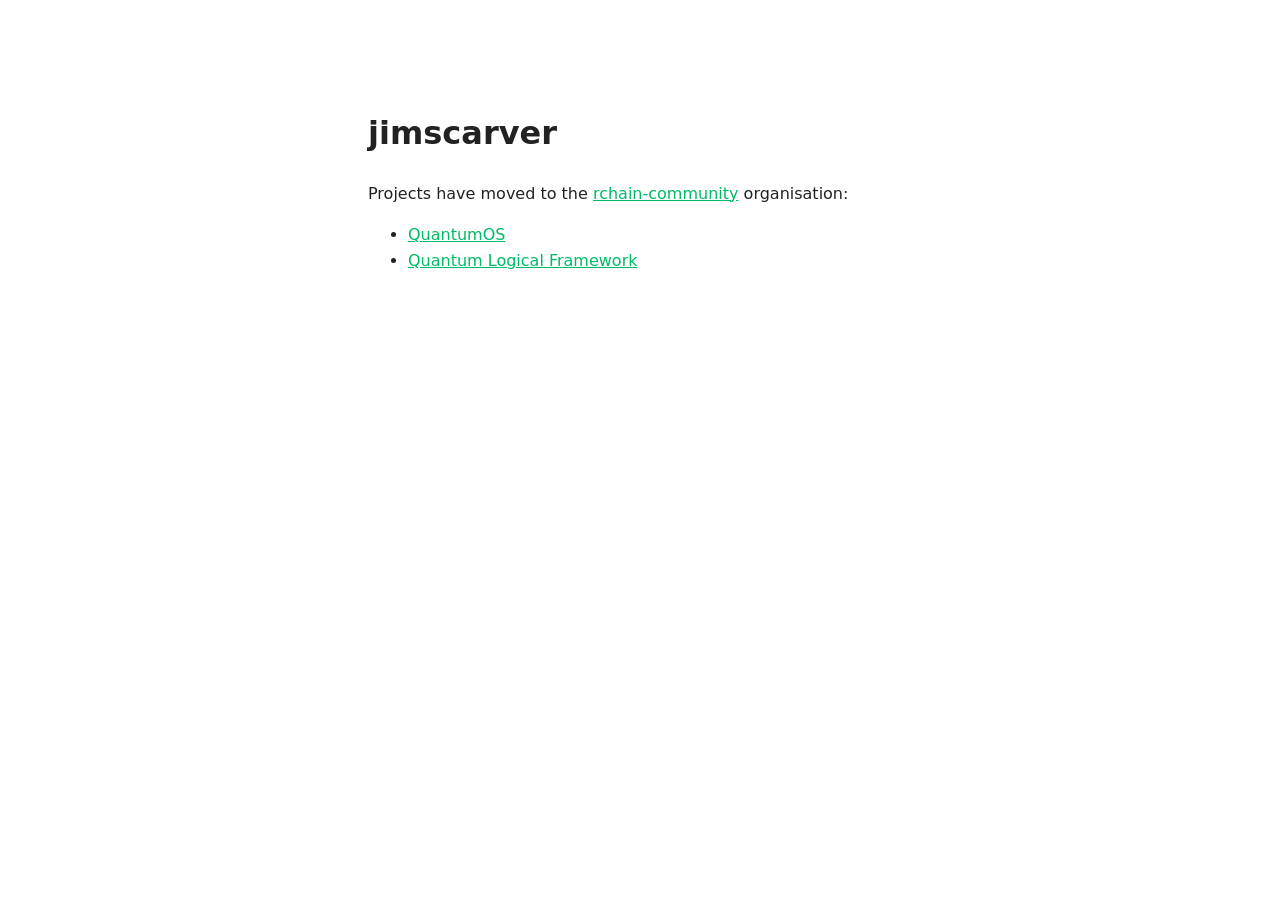
==== index.html @ ddc87461 "Redirect stubs for repositories moved to rchain-community GitHub Pages URLs do not redirect when a r" ====
<!doctype html>
<meta charset="utf-8">
<title>jimscarver</title>
<style>body{font:16px/1.6 system-ui,sans-serif;max-width:34rem;margin:12vh auto;padding:0 1.5rem;color:#222}a{color:#0b6}</style>
<h1>jimscarver</h1>
<p>Projects have moved to the <a href="https://github.com/rchain-community">rchain-community</a> organisation:</p>
<ul>
  <li><a href="https://rchain-community.github.io/quantum-os/">QuantumOS</a></li>
  <li><a href="https://rchain-community.github.io/quantum-logical-framework/">Quantum Logical Framework</a></li>
</ul>
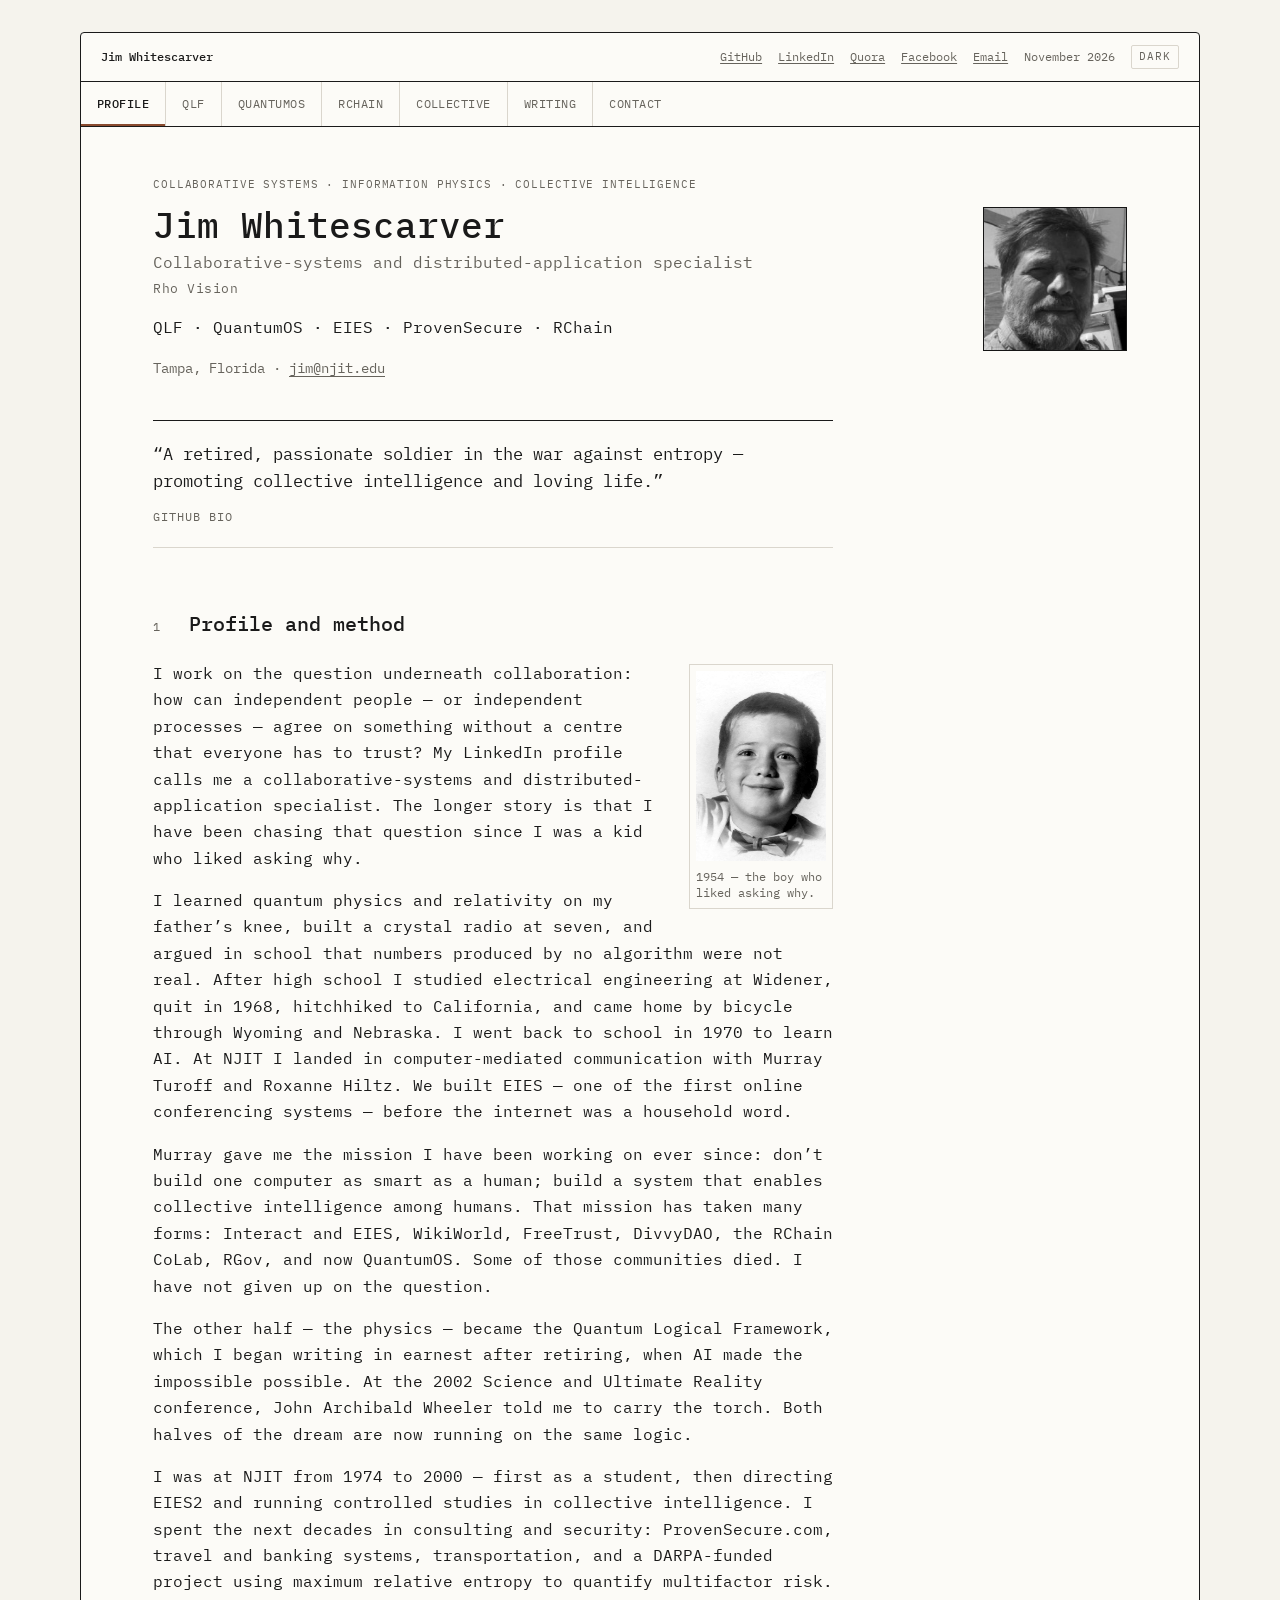
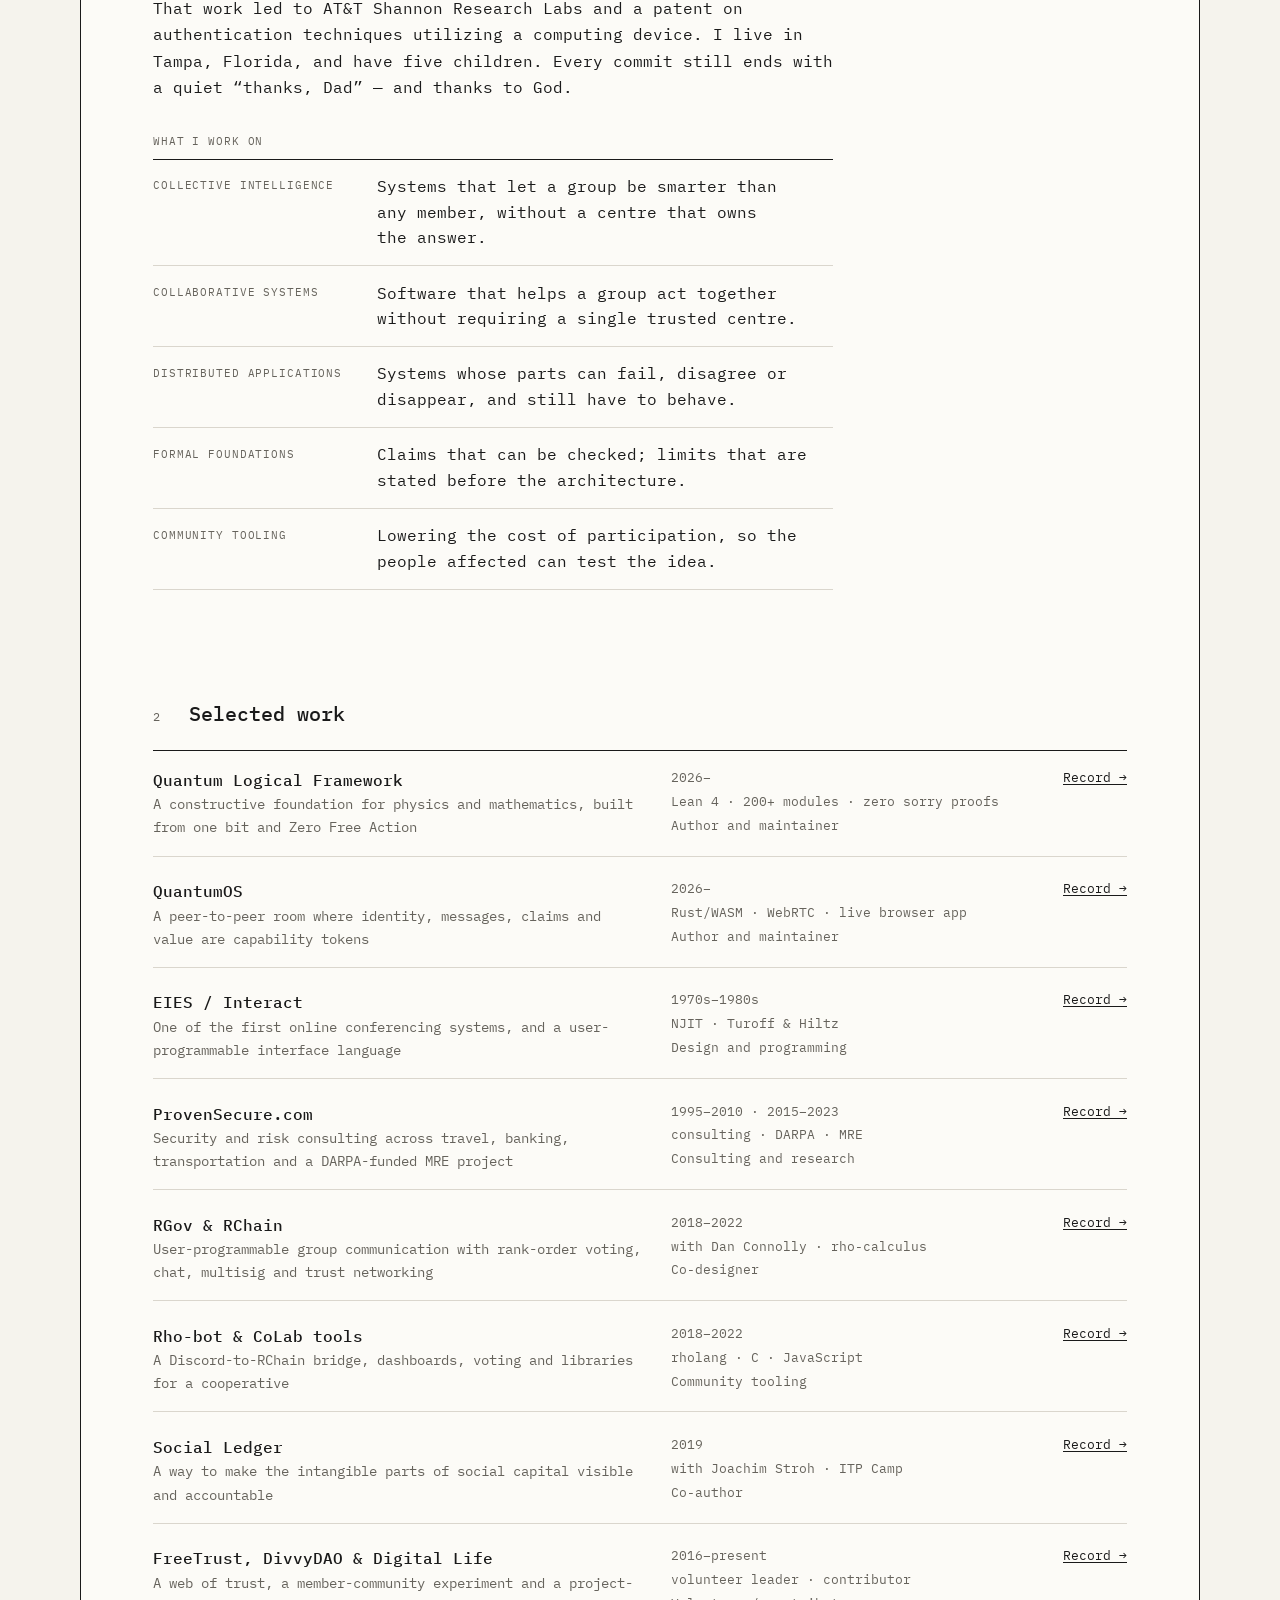
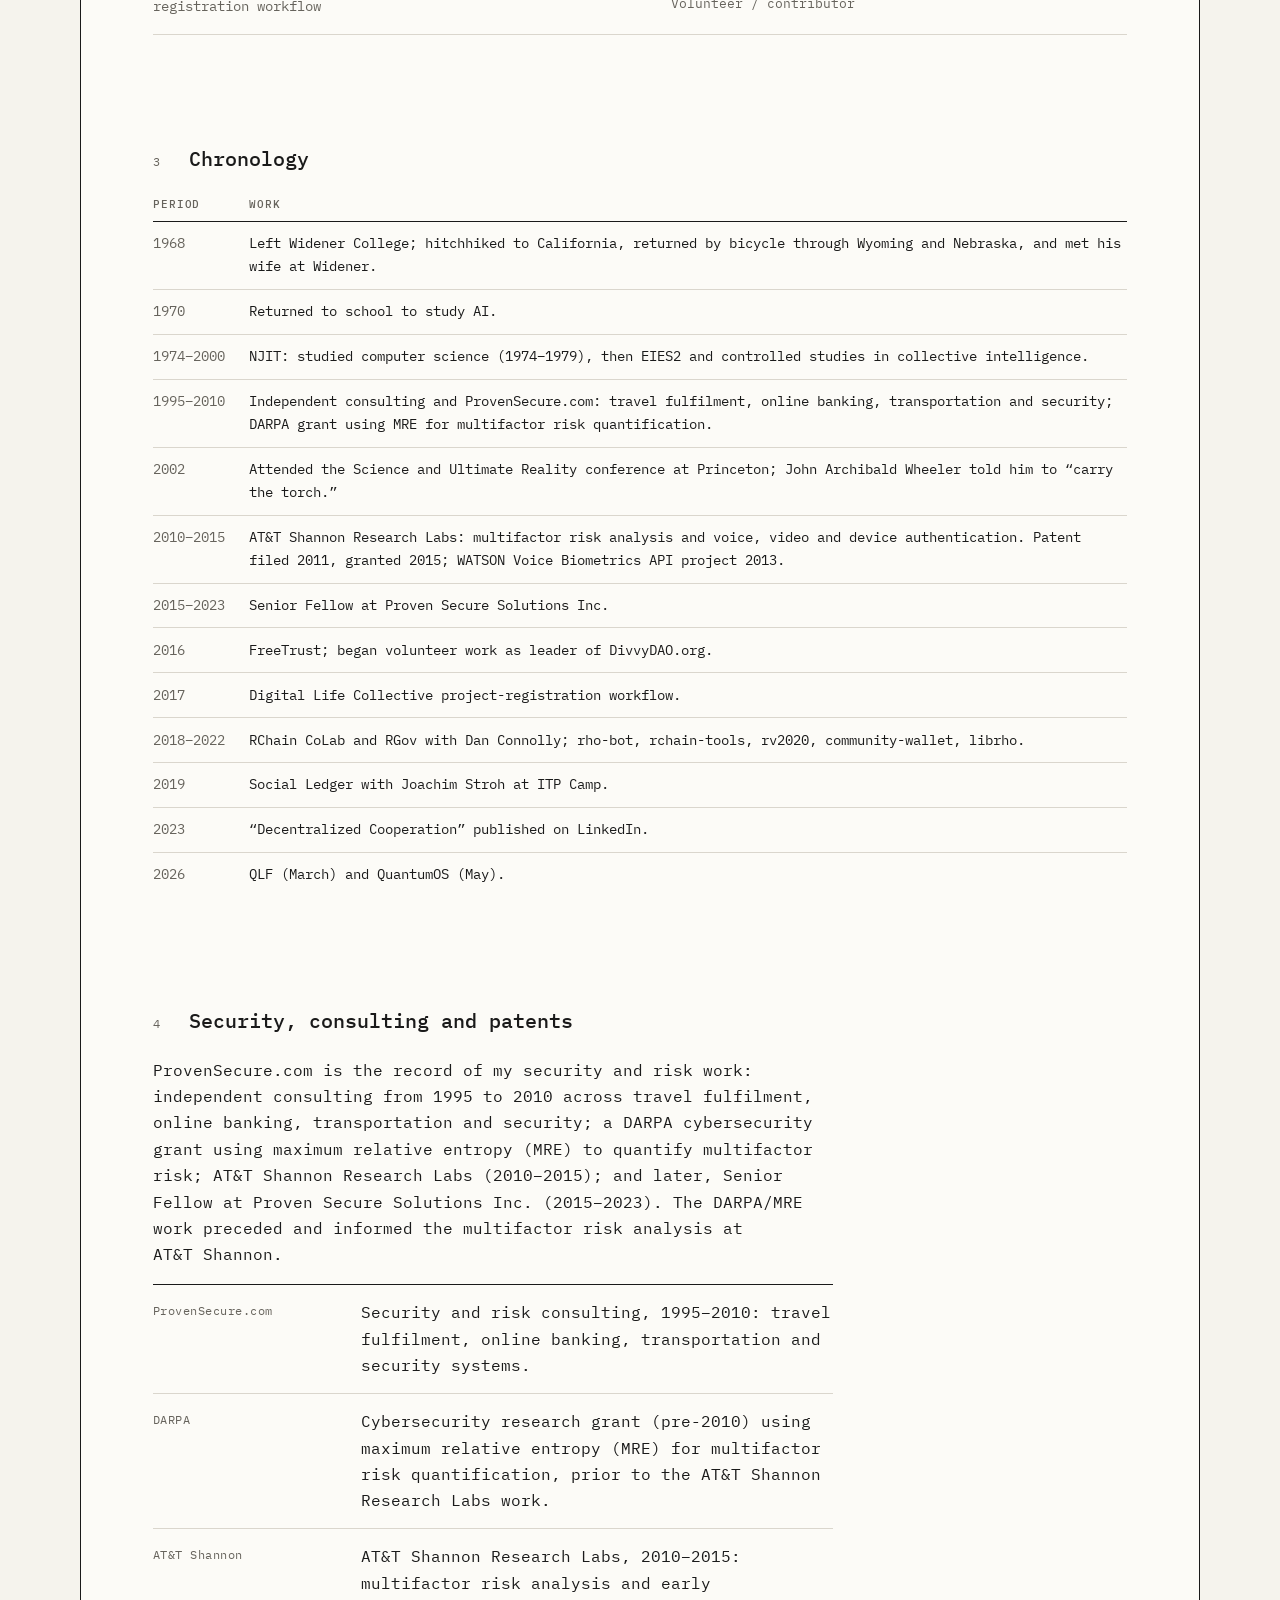
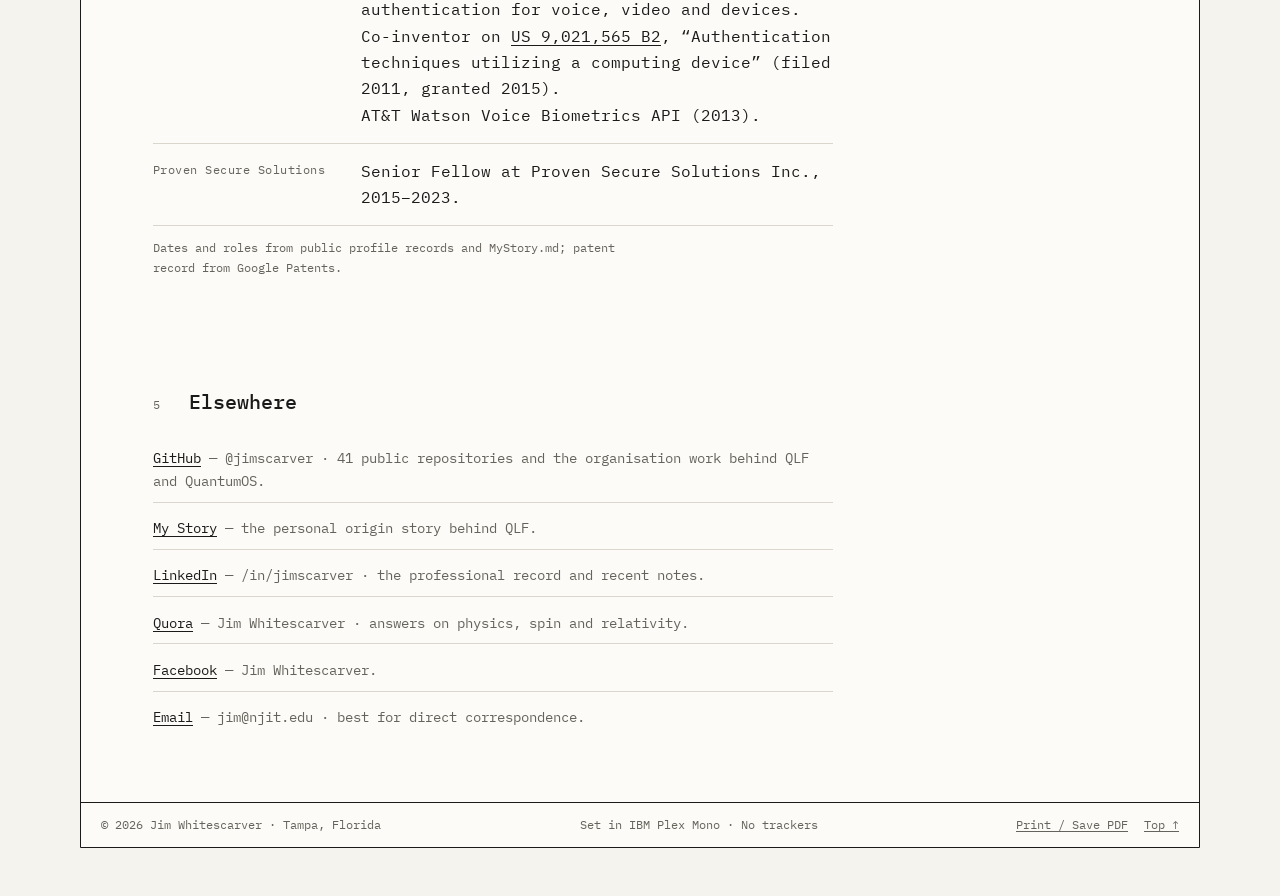
==== commit 5d8b887b: "Replace redirect page with personal homepage" ====
--- a/index.html
+++ b/index.html
@@ -1,10 +1,2566 @@
-<!doctype html>
-<meta charset="utf-8">
-<title>jimscarver</title>
-<style>body{font:16px/1.6 system-ui,sans-serif;max-width:34rem;margin:12vh auto;padding:0 1.5rem;color:#222}a{color:#0b6}</style>
-<h1>jimscarver</h1>
-<p>Projects have moved to the <a href="https://github.com/rchain-community">rchain-community</a> organisation:</p>
-<ul>
-  <li><a href="https://rchain-community.github.io/quantum-os/">QuantumOS</a></li>
-  <li><a href="https://rchain-community.github.io/quantum-logical-framework/">Quantum Logical Framework</a></li>
-</ul>
+<!DOCTYPE html>
+<html lang="en-US">
+  <head>
+    <meta charset="UTF-8" />
+    <meta name="viewport" content="width=device-width, initial-scale=1.0" />
+    <title>Jim Whitescarver — Collaborative systems &amp; information physics</title>
+    <meta
+      name="description"
+      content="Jim Whitescarver is a collaborative-systems and distributed-application specialist in Tampa, Florida — a builder of EIES, ProvenSecure, RChain community tools, the Quantum Logical Framework and QuantumOS."
+    />
+    <meta name="author" content="Jim Whitescarver" />
+    <meta name="theme-color" content="#fcfbf7" />
+    <script>
+      (function () {
+        try {
+          var stored = localStorage.getItem("theme");
+          var theme =
+            stored === "light" || stored === "dark"
+              ? stored
+              : window.matchMedia("(prefers-color-scheme: dark)").matches
+                ? "dark"
+                : "light";
+          document.documentElement.dataset.theme = theme;
+          var meta = document.querySelector('meta[name="theme-color"]');
+          if (meta) {
+            meta.setAttribute("content", theme === "dark" ? "#151513" : "#fcfbf7");
+          }
+        } catch (error) {
+          // Default to the light palette.
+        }
+      })();
+    </script>
+    <noscript>
+      <style>
+        .panel[hidden] {
+          display: block !important;
+        }
+        .tab-index {
+          display: none !important;
+        }
+        .print-only {
+          display: none !important;
+        }
+      </style>
+    </noscript>
+    <link rel="canonical" href="https://jimscarver.com/" />
+    <link rel="icon" type="image/svg+xml" href="favicon.svg" />
+    <link rel="icon" type="image/png" sizes="32x32" href="favicon-32.png" />
+    <link rel="apple-touch-icon" href="apple-touch-icon.png" />
+    <link
+      rel="preload"
+      href="fonts/ibm-plex-mono-400.woff2"
+      as="font"
+      type="font/woff2"
+      crossorigin
+    />
+    <link
+      rel="preload"
+      href="fonts/ibm-plex-mono-500.woff2"
+      as="font"
+      type="font/woff2"
+      crossorigin
+    />
+    <meta property="og:type" content="profile" />
+    <meta
+      property="og:title"
+      content="Jim Whitescarver — Collaborative systems &amp; information physics"
+    />
+    <meta
+      property="og:description"
+      content="Collaborative systems, information physics and collective intelligence. EIES, ProvenSecure, RChain, QLF, QuantumOS and community tooling from Tampa, Florida."
+    />
+    <meta property="og:url" content="https://jimscarver.com/" />
+    <meta property="og:image" content="https://jimscarver.com/assets/og.png" />
+    <meta property="og:image:width" content="1200" />
+    <meta property="og:image:height" content="630" />
+    <meta
+      property="og:image:alt"
+      content="Jim Whitescarver — collaborative systems, information physics, collective intelligence."
+    />
+    <meta property="profile:first_name" content="Jim" />
+    <meta property="profile:last_name" content="Whitescarver" />
+    <meta property="profile:username" content="jimscarver" />
+    <meta name="twitter:card" content="summary_large_image" />
+    <meta
+      name="twitter:title"
+      content="Jim Whitescarver — Collaborative systems &amp; information physics"
+    />
+    <meta
+      name="twitter:description"
+      content="Collaborative systems, information physics and collective intelligence. EIES, ProvenSecure, RChain, QLF, QuantumOS and community tooling from Tampa, Florida."
+    />
+    <meta name="twitter:image" content="https://jimscarver.com/assets/og.png" />
+    <script type="application/ld+json">
+      {
+        "@context": "https://schema.org",
+        "@type": "ProfilePage",
+        "url": "https://jimscarver.com/",
+        "name": "Jim Whitescarver — Collaborative systems and information physics",
+        "dateModified": "2026-11-07",
+        "mainEntity": {
+          "@type": "Person",
+          "@id": "https://jimscarver.com/#person",
+          "name": "Jim Whitescarver",
+          "url": "https://jimscarver.com/",
+          "email": "mailto:jim@njit.edu",
+          "jobTitle": "Collaborative-systems and distributed-application specialist",
+          "description": "Collaborative-systems and distributed-application specialist in Tampa, Florida — a builder of EIES, ProvenSecure, RChain community tools, the Quantum Logical Framework and QuantumOS.",
+          "image": "https://jimscarver.com/assets/jim-portrait.jpg",
+          "address": {
+            "@type": "PostalAddress",
+            "addressLocality": "Tampa",
+            "addressRegion": "Florida",
+            "addressCountry": "US"
+          },
+          "alumniOf": {
+            "@type": "CollegeOrUniversity",
+            "name": "New Jersey Institute of Technology"
+          },
+          "worksFor": {
+            "@type": "Organization",
+            "name": "Rho Vision"
+          },
+          "sameAs": [
+            "https://github.com/jimscarver",
+            "https://www.linkedin.com/in/jimscarver",
+            "https://www.quora.com/profile/Jim-Whitescarver",
+            "https://www.facebook.com/jim.whitescarver"
+          ],
+          "knowsAbout": [
+            "Collaborative systems",
+            "Computer-mediated communication",
+            "Collective intelligence",
+            "EIES",
+            "ProvenSecure",
+            "Cybersecurity",
+            "Multifactor risk analysis",
+            "Maximum relative entropy",
+            "Biometric authentication",
+            "Distributed applications",
+            "Rho calculus",
+            "Rholang",
+            "RChain",
+            "RGov",
+            "Information physics",
+            "Quantum Logical Framework",
+            "QuantumOS",
+            "Lean 4",
+            "Object capabilities",
+            "Social capital",
+            "Web of trust"
+          ]
+        }
+      }
+    </script>
+    <link rel="stylesheet" href="styles.css" />
+    <script src="script.js" defer></script>
+  </head>
+  <body>
+    <a class="skip-link" href="#main">Skip to content</a>
+    <div class="site" id="top">
+      <div class="window">
+        <header class="window-header">
+          <a class="brand" href="#profile">Jim Whitescarver</a>
+          <nav class="header-links" aria-label="Profiles and contact">
+            <a
+              href="https://github.com/jimscarver"
+              target="_blank"
+              rel="noopener noreferrer"
+              >GitHub</a
+            >
+            <a
+              href="https://www.linkedin.com/in/jimscarver"
+              target="_blank"
+              rel="noopener noreferrer"
+              >LinkedIn</a
+            >
+            <a
+              href="https://www.quora.com/profile/Jim-Whitescarver"
+              target="_blank"
+              rel="noopener noreferrer"
+              >Quora</a
+            >
+            <a
+              href="https://www.facebook.com/jim.whitescarver"
+              target="_blank"
+              rel="noopener noreferrer"
+              >Facebook</a
+            >
+            <a href="mailto:jim@njit.edu">Email</a>
+            <span class="header-date">November 2026</span>
+            <button
+              type="button"
+              class="theme-toggle"
+              aria-label="Switch to dark theme"
+            >
+              Dark
+            </button>
+          </nav>
+        </header>
+
+        <nav class="tab-index" aria-label="Sections" role="tablist">
+          <a
+            class="tab"
+            id="tab-profile"
+            href="#profile"
+            role="tab"
+            aria-selected="true"
+            aria-controls="profile"
+            tabindex="0"
+            >Profile</a
+          >
+          <a
+            class="tab"
+            id="tab-qlf"
+            href="#qlf"
+            role="tab"
+            aria-selected="false"
+            aria-controls="qlf"
+            tabindex="-1"
+            >QLF</a
+          >
+          <a
+            class="tab"
+            id="tab-quantumos"
+            href="#quantumos"
+            role="tab"
+            aria-selected="false"
+            aria-controls="quantumos"
+            tabindex="-1"
+            >QuantumOS</a
+          >
+          <a
+            class="tab"
+            id="tab-rchain"
+            href="#rchain"
+            role="tab"
+            aria-selected="false"
+            aria-controls="rchain"
+            tabindex="-1"
+            >RChain</a
+          >
+          <a
+            class="tab"
+            id="tab-collective"
+            href="#collective"
+            role="tab"
+            aria-selected="false"
+            aria-controls="collective"
+            tabindex="-1"
+            >Collective</a
+          >
+          <a
+            class="tab"
+            id="tab-writing"
+            href="#writing"
+            role="tab"
+            aria-selected="false"
+            aria-controls="writing"
+            tabindex="-1"
+            >Writing</a
+          >
+          <a
+            class="tab"
+            id="tab-contact"
+            href="#contact"
+            role="tab"
+            aria-selected="false"
+            aria-controls="contact"
+            tabindex="-1"
+            >Contact</a
+          >
+        </nav>
+
+        <main id="main">
+          <div class="print-header print-only">
+            <div class="print-name">Jim Whitescarver</div>
+            <div class="print-role">
+              Collaborative-systems and distributed-application specialist ·
+              Rho Vision
+            </div>
+            <div class="print-contact">
+              Tampa, Florida · jim@njit.edu · jimscarver.com
+            </div>
+          </div>
+
+          <!-- Profile ---------------------------------------------------- -->
+          <section
+            class="panel"
+            id="profile"
+            role="tabpanel"
+            aria-labelledby="tab-profile"
+            tabindex="0"
+          >
+            <header class="profile-hero">
+              <img
+                class="portrait"
+                src="assets/jim-portrait.jpg"
+                alt="Jim Whitescarver, wearing a plaid shirt, photographed outdoors near water."
+                width="112"
+                height="112"
+              />
+              <div>
+                <p class="descriptor">
+                  Collaborative systems · Information physics · Collective
+                  intelligence
+                </p>
+                <h1>Jim Whitescarver</h1>
+                <p class="profile-role">
+                  Collaborative-systems and distributed-application specialist
+                </p>
+                <p class="profile-affiliation">Rho Vision</p>
+                <p class="profile-work-index">
+                  QLF · QuantumOS · EIES · ProvenSecure · RChain
+                </p>
+                <p class="profile-place">
+                  Tampa, Florida ·
+                  <a href="mailto:jim@njit.edu">jim@njit.edu</a>
+                </p>
+              </div>
+            </header>
+
+            <figure class="pull-quote">
+              <blockquote>
+                <p>
+                  “A retired, passionate soldier in the war against entropy —
+                  promoting collective intelligence and loving life.”
+                </p>
+              </blockquote>
+              <figcaption>GitHub bio</figcaption>
+            </figure>
+
+            <section
+              class="section"
+              id="profile-about"
+              aria-labelledby="profile-about-heading"
+            >
+              <h2 class="section-heading" id="profile-about-heading">
+                <span class="section-number" aria-hidden="true">1</span>
+                <span>Profile and method</span>
+              </h2>
+              <div class="prose">
+                <figure class="archive-figure">
+                  <img
+                    src="assets/jim-1954.jpg"
+                    alt="A young Jim Whitescarver in a bow tie, studio portrait, 1954."
+                    width="160"
+                    height="233"
+                    loading="lazy"
+                    decoding="async"
+                  />
+                  <figcaption>1954 — the boy who liked asking why.</figcaption>
+                </figure>
+                <p>
+                  I work on the question underneath collaboration: how can
+                  independent people — or independent processes — agree on
+                  something without a centre that everyone has to trust? My
+                  LinkedIn profile calls me a collaborative-systems and
+                  distributed-application specialist. The longer story is that I
+                  have been chasing that question since I was a kid who liked
+                  asking why.
+                </p>
+                <p>
+                  I learned quantum physics and relativity on my father’s knee,
+                  built a crystal radio at seven, and argued in school that
+                  numbers produced by no algorithm were not real. After high
+                  school I studied electrical engineering at Widener, quit in
+                  1968, hitchhiked to California, and came home by bicycle
+                  through Wyoming and Nebraska. I went back to school in 1970 to
+                  learn AI. At NJIT I landed in computer-mediated communication
+                  with Murray Turoff and Roxanne Hiltz. We built EIES — one of the
+                  first online conferencing systems — before the internet was a
+                  household word.
+                </p>
+                <p>
+                  Murray gave me the mission I have been working on ever since:
+                  don’t build one computer as smart as a human; build a system
+                  that enables collective intelligence among humans. That mission
+                  has taken many forms: Interact and EIES, WikiWorld, FreeTrust,
+                  DivvyDAO, the RChain CoLab, RGov, and now QuantumOS. Some of
+                  those communities died. I have not given up on the question.
+                </p>
+                <p>
+                  The other half — the physics — became the Quantum Logical
+                  Framework, which I began writing in earnest after retiring,
+                  when AI made the impossible possible. At the 2002 Science and
+                  Ultimate Reality conference, John Archibald Wheeler told me to
+                  carry the torch. Both halves of the dream are now running on
+                  the same logic.
+                </p>
+                <p>
+                  I was at NJIT from 1974 to 2000 — first as a student, then
+                  directing EIES2 and running controlled studies in collective
+                  intelligence. I spent the next decades in consulting and
+                  security: ProvenSecure.com, travel and banking systems,
+                  transportation, and a DARPA-funded project using maximum
+                  relative entropy to quantify multifactor risk. That work led to
+                  AT&amp;T Shannon Research Labs and a patent on authentication
+                  techniques utilizing a computing device. I live in Tampa,
+                  Florida, and have five children. Every commit still ends with a
+                  quiet “thanks, Dad” — and thanks to God.
+                </p>
+              </div>
+              <p class="method-label what-why-label">What I work on</p>
+              <dl class="what-why">
+                <div class="what-why-row">
+                  <dt>Collective intelligence</dt>
+                  <dd>
+                    Systems that let a group be smarter than any member, without
+                    a centre that owns the answer.
+                  </dd>
+                </div>
+                <div class="what-why-row">
+                  <dt>Collaborative systems</dt>
+                  <dd>
+                    Software that helps a group act together without requiring a
+                    single trusted centre.
+                  </dd>
+                </div>
+                <div class="what-why-row">
+                  <dt>Distributed applications</dt>
+                  <dd>
+                    Systems whose parts can fail, disagree or disappear, and
+                    still have to behave.
+                  </dd>
+                </div>
+                <div class="what-why-row">
+                  <dt>Formal foundations</dt>
+                  <dd>
+                    Claims that can be checked; limits that are stated before
+                    the architecture.
+                  </dd>
+                </div>
+                <div class="what-why-row">
+                  <dt>Community tooling</dt>
+                  <dd>
+                    Lowering the cost of participation, so the people affected
+                    can test the idea.
+                  </dd>
+                </div>
+              </dl>
+            </section>
+
+            <section
+              class="section"
+              id="profile-work"
+              aria-labelledby="profile-work-heading"
+            >
+              <h2 class="section-heading" id="profile-work-heading">
+                <span class="section-number" aria-hidden="true">2</span>
+                <span>Selected work</span>
+              </h2>
+              <ul class="work-list">
+                <li class="work-row">
+                  <div class="work-main">
+                    <span class="work-title">Quantum Logical Framework</span>
+                    <span class="work-subtitle"
+                      >A constructive foundation for physics and mathematics,
+                      built from one bit and Zero Free Action</span
+                    >
+                  </div>
+                  <div class="work-meta">
+                    <span>2026–</span>
+                    <span>Lean 4 · 200+ modules · zero <code>sorry</code> proofs</span>
+                    <span>Author and maintainer</span>
+                  </div>
+                  <a class="work-link" href="#qlf">Record →</a>
+                </li>
+                <li class="work-row">
+                  <div class="work-main">
+                    <span class="work-title">QuantumOS</span>
+                    <span class="work-subtitle"
+                      >A peer-to-peer room where identity, messages, claims and
+                      value are capability tokens</span
+                    >
+                  </div>
+                  <div class="work-meta">
+                    <span>2026–</span>
+                    <span>Rust/WASM · WebRTC · live browser app</span>
+                    <span>Author and maintainer</span>
+                  </div>
+                  <a class="work-link" href="#quantumos">Record →</a>
+                </li>
+                <li class="work-row">
+                  <div class="work-main">
+                    <span class="work-title">EIES / Interact</span>
+                    <span class="work-subtitle"
+                      >One of the first online conferencing systems, and a
+                      user-programmable interface language</span
+                    >
+                  </div>
+                  <div class="work-meta">
+                    <span>1970s–1980s</span>
+                    <span>NJIT · Turoff &amp; Hiltz</span>
+                    <span>Design and programming</span>
+                  </div>
+                  <a class="work-link" href="#collective">Record →</a>
+                </li>
+                <li class="work-row">
+                  <div class="work-main">
+                    <span class="work-title">ProvenSecure.com</span>
+                    <span class="work-subtitle"
+                      >Security and risk consulting across travel, banking,
+                      transportation and a DARPA-funded MRE project</span
+                    >
+                  </div>
+                  <div class="work-meta">
+                    <span>1995–2010 · 2015–2023</span>
+                    <span>consulting · DARPA · MRE</span>
+                    <span>Consulting and research</span>
+                  </div>
+                  <a class="work-link" href="#profile-patents">Record →</a>
+                </li>
+                <li class="work-row">
+                  <div class="work-main">
+                    <span class="work-title">RGov &amp; RChain</span>
+                    <span class="work-subtitle"
+                      >User-programmable group communication with rank-order
+                      voting, chat, multisig and trust networking</span
+                    >
+                  </div>
+                  <div class="work-meta">
+                    <span>2018–2022</span>
+                    <span>with Dan Connolly · rho-calculus</span>
+                    <span>Co-designer</span>
+                  </div>
+                  <a class="work-link" href="#rchain">Record →</a>
+                </li>
+                <li class="work-row">
+                  <div class="work-main">
+                    <span class="work-title">Rho-bot &amp; CoLab tools</span>
+                    <span class="work-subtitle"
+                      >A Discord-to-RChain bridge, dashboards, voting and
+                      libraries for a cooperative</span
+                    >
+                  </div>
+                  <div class="work-meta">
+                    <span>2018–2022</span>
+                    <span>rholang · C · JavaScript</span>
+                    <span>Community tooling</span>
+                  </div>
+                  <a class="work-link" href="#rchain">Record →</a>
+                </li>
+                <li class="work-row">
+                  <div class="work-main">
+                    <span class="work-title">Social Ledger</span>
+                    <span class="work-subtitle"
+                      >A way to make the intangible parts of social capital
+                      visible and accountable</span
+                    >
+                  </div>
+                  <div class="work-meta">
+                    <span>2019</span>
+                    <span>with Joachim Stroh · ITP Camp</span>
+                    <span>Co-author</span>
+                  </div>
+                  <a class="work-link" href="#collective">Record →</a>
+                </li>
+                <li class="work-row">
+                  <div class="work-main">
+                    <span class="work-title"
+                      >FreeTrust, DivvyDAO &amp; Digital Life</span
+                    >
+                    <span class="work-subtitle"
+                      >A web of trust, a member-community experiment and a
+                      project-registration workflow</span
+                    >
+                  </div>
+                  <div class="work-meta">
+                    <span>2016–present</span>
+                    <span>volunteer leader · contributor</span>
+                    <span>Volunteer / contributor</span>
+                  </div>
+                  <a class="work-link" href="#collective">Record →</a>
+                </li>
+              </ul>
+            </section>
+
+            <section
+              class="section"
+              id="profile-chronology"
+              aria-labelledby="profile-chronology-heading"
+            >
+              <h2 class="section-heading" id="profile-chronology-heading">
+                <span class="section-number" aria-hidden="true">3</span>
+                <span>Chronology</span>
+              </h2>
+              <table class="chronology">
+                <caption class="visually-hidden">
+                  A chronology of Jim Whitescarver’s education, work and
+                  community projects.
+                </caption>
+                <thead>
+                  <tr>
+                    <th scope="col">Period</th>
+                    <th scope="col">Work</th>
+                  </tr>
+                </thead>
+                <tbody>
+                  <tr>
+                    <td>1968</td>
+                    <td>
+                      Left Widener College; hitchhiked to California, returned
+                      by bicycle through Wyoming and Nebraska, and met his wife
+                      at Widener.
+                    </td>
+                  </tr>
+                  <tr>
+                    <td>1970</td>
+                    <td>Returned to school to study AI.</td>
+                  </tr>
+                  <tr>
+                    <td>1974–2000</td>
+                    <td>
+                      NJIT: studied computer science (1974–1979), then EIES2 and
+                      controlled studies in collective intelligence.
+                    </td>
+                  </tr>
+                  <tr>
+                    <td>1995–2010</td>
+                    <td>
+                      Independent consulting and ProvenSecure.com: travel
+                      fulfilment, online banking, transportation and security;
+                      DARPA grant using MRE for multifactor risk quantification.
+                    </td>
+                  </tr>
+                  <tr>
+                    <td>2002</td>
+                    <td>
+                      Attended the Science and Ultimate Reality conference at
+                      Princeton; John Archibald Wheeler told him to “carry the
+                      torch.”
+                    </td>
+                  </tr>
+                  <tr>
+                    <td>2010–2015</td>
+                    <td>
+                      AT&amp;T Shannon Research Labs: multifactor risk analysis
+                      and voice, video and device authentication. Patent filed
+                      2011, granted 2015; WATSON Voice Biometrics API project
+                      2013.
+                    </td>
+                  </tr>
+                  <tr>
+                    <td>2015–2023</td>
+                    <td>
+                      Senior Fellow at Proven Secure Solutions Inc.
+                    </td>
+                  </tr>
+                  <tr>
+                    <td>2016</td>
+                    <td>
+                      FreeTrust; began volunteer work as leader of DivvyDAO.org.
+                    </td>
+                  </tr>
+                  <tr>
+                    <td>2017</td>
+                    <td>
+                      Digital Life Collective project-registration workflow.
+                    </td>
+                  </tr>
+                  <tr>
+                    <td>2018–2022</td>
+                    <td>
+                      RChain CoLab and RGov with Dan Connolly; rho-bot,
+                      rchain-tools, rv2020, community-wallet, librho.
+                    </td>
+                  </tr>
+                  <tr>
+                    <td>2019</td>
+                    <td>
+                      Social Ledger with Joachim Stroh at ITP Camp.
+                    </td>
+                  </tr>
+                  <tr>
+                    <td>2023</td>
+                    <td>
+                      “Decentralized Cooperation” published on LinkedIn.
+                    </td>
+                  </tr>
+                  <tr>
+                    <td>2026</td>
+                    <td>
+                      QLF (March) and QuantumOS (May).
+                    </td>
+                  </tr>
+                </tbody>
+              </table>
+            </section>
+
+            <section
+              class="section"
+              id="profile-patents"
+              aria-labelledby="profile-patents-heading"
+            >
+              <h2 class="section-heading" id="profile-patents-heading">
+                <span class="section-number" aria-hidden="true">4</span>
+                <span>Security, consulting and patents</span>
+              </h2>
+              <div class="prose">
+                <p>
+                  ProvenSecure.com is the record of my security and risk work:
+                  independent consulting from 1995 to 2010 across travel
+                  fulfilment, online banking, transportation and security; a
+                  DARPA cybersecurity grant using maximum relative entropy (MRE)
+                  to quantify multifactor risk; AT&amp;T Shannon Research Labs
+                  (2010–2015); and later, Senior Fellow at Proven Secure
+                  Solutions Inc. (2015–2023). The DARPA/MRE work preceded and
+                  informed the multifactor risk analysis at AT&amp;T Shannon.
+                </p>
+              </div>
+              <dl class="record-list">
+                <div class="record-row">
+                  <dt>ProvenSecure.com</dt>
+                  <dd>
+                    Security and risk consulting, 1995–2010: travel fulfilment,
+                    online banking, transportation and security systems.
+                  </dd>
+                </div>
+                <div class="record-row">
+                  <dt>DARPA</dt>
+                  <dd>
+                    Cybersecurity research grant (pre-2010) using maximum
+                    relative entropy (MRE) for multifactor risk quantification,
+                    prior to the AT&amp;T Shannon Research Labs work.
+                  </dd>
+                </div>
+                <div class="record-row">
+                  <dt>AT&amp;T Shannon</dt>
+                  <dd>
+                    AT&amp;T Shannon Research Labs, 2010–2015: multifactor risk
+                    analysis and early authentication for voice, video and
+                    devices.<br />
+                    Co-inventor on
+                    <a
+                      href="https://patents.google.com/patent/US9021565B2/en"
+                      target="_blank"
+                      rel="noopener noreferrer"
+                      >US 9,021,565 B2</a
+                    >, “Authentication techniques utilizing a computing device”
+                    (filed 2011, granted 2015).<br />
+                    AT&amp;T Watson Voice Biometrics API (2013).
+                  </dd>
+                </div>
+                <div class="record-row">
+                  <dt>Proven Secure Solutions</dt>
+                  <dd>
+                    Senior Fellow at Proven Secure Solutions Inc., 2015–2023.
+                  </dd>
+                </div>
+              </dl>
+              <p class="source-note">
+                Dates and roles from public profile records and MyStory.md;
+                patent record from Google Patents.
+              </p>
+            </section>
+
+            <section
+              class="section"
+              id="profile-elsewhere"
+              aria-labelledby="profile-elsewhere-heading"
+            >
+              <h2 class="section-heading" id="profile-elsewhere-heading">
+                <span class="section-number" aria-hidden="true">5</span>
+                <span>Elsewhere</span>
+              </h2>
+              <ul class="link-list">
+                <li>
+                  <a
+                    href="https://github.com/jimscarver"
+                    target="_blank"
+                    rel="noopener noreferrer"
+                    >GitHub</a
+                  >
+                  <span class="link-note"
+                    >— @jimscarver · 41 public repositories and the organisation
+                    work behind QLF and QuantumOS.</span
+                  >
+                </li>
+                <li>
+                  <a
+                    href="https://github.com/rhovision-org/quantum-logical-framework/blob/main/MyStory.md"
+                    target="_blank"
+                    rel="noopener noreferrer"
+                    >My Story</a
+                  >
+                  <span class="link-note"
+                    >— the personal origin story behind QLF.</span
+                  >
+                </li>
+                <li>
+                  <a
+                    href="https://www.linkedin.com/in/jimscarver"
+                    target="_blank"
+                    rel="noopener noreferrer"
+                    >LinkedIn</a
+                  >
+                  <span class="link-note"
+                    >— /in/jimscarver · the professional record and recent
+                    notes.</span
+                  >
+                </li>
+                <li>
+                  <a
+                    href="https://www.quora.com/profile/Jim-Whitescarver"
+                    target="_blank"
+                    rel="noopener noreferrer"
+                    >Quora</a
+                  >
+                  <span class="link-note"
+                    >— Jim Whitescarver · answers on physics, spin and
+                    relativity.</span
+                  >
+                </li>
+                <li>
+                  <a
+                    href="https://www.facebook.com/jim.whitescarver"
+                    target="_blank"
+                    rel="noopener noreferrer"
+                    >Facebook</a
+                  >
+                  <span class="link-note">— Jim Whitescarver.</span>
+                </li>
+                <li>
+                  <a href="mailto:jim@njit.edu">Email</a>
+                  <span class="link-note"
+                    >— jim@njit.edu · best for direct correspondence.</span
+                  >
+                </li>
+              </ul>
+            </section>
+          </section>
+
+          <!-- QLF -------------------------------------------------------- -->
+          <section
+            class="panel"
+            id="qlf"
+            role="tabpanel"
+            aria-labelledby="tab-qlf"
+            tabindex="0"
+            hidden
+          >
+            <header class="title-block">
+              <p class="descriptor">Research programme · 2026–</p>
+              <h1 class="case-title">Quantum Logical Framework</h1>
+              <p class="case-subtitle">
+                A constructive foundation for mathematics and physics, built
+                from one finite distinction: one bit, one Zero-Free-Action
+                event.
+              </p>
+              <dl class="metadata">
+                <div class="metadata-row">
+                  <dt>Field</dt>
+                  <dd>Foundations of physics and mathematics</dd>
+                </div>
+                <div class="metadata-row">
+                  <dt>Method</dt>
+                  <dd>Constructive logic · Lean 4 · machine-checked proofs</dd>
+                </div>
+                <div class="metadata-row">
+                  <dt>Status</dt>
+                  <dd>
+                    Open research programme; claims and defeaters published
+                  </dd>
+                </div>
+                <div class="metadata-row">
+                  <dt>Repository</dt>
+                  <dd>
+                    <a
+                      href="https://github.com/rhovision-org/quantum-logical-framework"
+                      target="_blank"
+                      rel="noopener noreferrer"
+                      >rhovision-org/quantum-logical-framework</a
+                    >
+                  </dd>
+                </div>
+                <div class="metadata-row">
+                  <dt>Live</dt>
+                  <dd>
+                    <a
+                      href="https://rhovision-org.github.io/quantum-logical-framework/"
+                      target="_blank"
+                      rel="noopener noreferrer"
+                      >rhovision-org.github.io/quantum-logical-framework</a
+                    >
+                  </dd>
+                </div>
+              </dl>
+            </header>
+
+            <section
+              class="section"
+              id="qlf-idea"
+              aria-labelledby="qlf-idea-heading"
+            >
+              <h2 class="section-heading" id="qlf-idea-heading">
+                <span class="section-number" aria-hidden="true">1</span>
+                <span>The one idea</span>
+              </h2>
+              <div class="prose">
+                <p>
+                  QLF starts from a fact about measurement, not a claim about
+                  physics: no measurement has ever produced a real number. Every
+                  outcome is a count plus a rational interval. From that starting
+                  point it builds a finite, computable substrate in which
+                  propositions are phase-string distinctions and truth is decided
+                  by measurement — a Zero-Free-Action closure.
+                </p>
+                <p>
+                  The primitive is a half-spin closure: one bit of distinction,
+                  <code>log 2</code>, that closes only when its action balances.
+                  Spacetime, matter and the constants are then supposed to
+                  follow, rather than be assumed.
+                </p>
+              </div>
+            </section>
+
+            <section
+              class="section"
+              id="qlf-reports"
+              aria-labelledby="qlf-reports-heading"
+            >
+              <h2 class="section-heading" id="qlf-reports-heading">
+                <span class="section-number" aria-hidden="true">2</span>
+                <span>What the repository reports</span>
+              </h2>
+              <div class="evidence-grid">
+                <div class="evidence-item">
+                  <span class="evidence-number">200+</span>
+                  <span class="evidence-label">Lean modules</span>
+                  <span class="evidence-note"
+                    >Zero <code>sorry</code> proofs.</span
+                  >
+                </div>
+                <div class="evidence-item">
+                  <span class="evidence-number">MO2</span>
+                  <span class="evidence-label">quantum logic</span>
+                  <span class="evidence-note"
+                    >Orthomodular, non-distributive, machine-checked.</span
+                  >
+                </div>
+                <div class="evidence-item">
+                  <span class="evidence-number">0</span>
+                  <span class="evidence-label">free parameters</span>
+                  <span class="evidence-note"
+                    ><code>α = 1/137</code> and
+                    <code>m_p/m_e = 6π⁵</code>.</span
+                  >
+                </div>
+              </div>
+              <table class="record-table">
+                <caption class="visually-hidden">
+                  Selected claims from the Quantum Logical Framework repository.
+                </caption>
+                <thead>
+                  <tr>
+                    <th scope="col">Claim</th>
+                    <th scope="col">What the repository reports</th>
+                  </tr>
+                </thead>
+                <tbody>
+                  <tr>
+                    <td>Formal core</td>
+                    <td>
+                      More than 200 Lean modules with zero
+                      <code>sorry</code> proofs; the combinatorial core sits
+                      within RCA₀ (no Axiom of Choice, no continuity).
+                    </td>
+                  </tr>
+                  <tr>
+                    <td>Quantum logic</td>
+                    <td>
+                      The minimal quantum logic <code>MO2</code>:
+                      orthocomplemented, orthomodular, and provably
+                      non-distributive, with no bridge axiom.
+                    </td>
+                  </tr>
+                  <tr>
+                    <td>Constants</td>
+                    <td>
+                      <code>α = 1/137</code> and
+                      <code>m_p/m_e = 6π⁵</code>, reported from ZFA + h with no
+                      free parameters. <code>Ω_Λ ≈ log 2</code> is described in
+                      the README as an observed match, not a derivation.
+                    </td>
+                  </tr>
+                  <tr>
+                    <td>Millennium problems</td>
+                    <td>
+                      Reformulated as verified discrete cores plus one named
+                      continuum boundary — explicitly not a claim to have
+                      settled the Clay statements.
+                    </td>
+                  </tr>
+                  <tr>
+                    <td>Empirical posture</td>
+                    <td>
+                      Exclusivity — that only ZFA is happening — is a published
+                      conjecture with named defeaters, not a theorem.
+                    </td>
+                  </tr>
+                </tbody>
+              </table>
+              <p class="source-note">
+                Characterisations and figures follow the QLF README; the proofs
+                are the authority.
+              </p>
+            </section>
+
+            <section
+              class="section"
+              id="qlf-check"
+              aria-labelledby="qlf-check-heading"
+            >
+              <h2 class="section-heading" id="qlf-check-heading">
+                <span class="section-number" aria-hidden="true">3</span>
+                <span>How to check it</span>
+              </h2>
+              <ol class="steps">
+                <li>
+                  <span class="step-label">Clone the repository.</span>
+                  Everything needed to check the claims is in the tree.
+                </li>
+                <li>
+                  <span class="step-label">Run <code>lake build</code>.</span>
+                  The proofs check or they do not.
+                </li>
+                <li>
+                  <span class="step-label">Read the short route in.</span>
+                  <a
+                    href="https://github.com/rhovision-org/quantum-logical-framework/blob/main/Introducing_QLF.md"
+                    target="_blank"
+                    rel="noopener noreferrer"
+                    >Introducing_QLF.md</a
+                  >
+                  gives the idea; 
+                  <a
+                    href="https://github.com/rhovision-org/quantum-logical-framework/blob/main/Completeness_Evidence.md"
+                    target="_blank"
+                    rel="noopener noreferrer"
+                    >Completeness_Evidence.md</a
+                  >
+                  gives the method and the limits.
+                </li>
+                <li>
+                  <span class="step-label">Read the defeaters.</span>
+                  <a
+                    href="https://github.com/rhovision-org/quantum-logical-framework/blob/main/Positioning.md"
+                    target="_blank"
+                    rel="noopener noreferrer"
+                    >Positioning.md</a
+                  >
+                  states what would count against the programme. That is the
+                  part worth checking first.
+                </li>
+              </ol>
+              <div class="listing">
+                <div class="listing-header">
+                  <span>Shell</span>
+                  <button
+                    type="button"
+                    class="copy-button"
+                    data-copy="git clone https://github.com/rhovision-org/quantum-logical-framework"
+                  >
+                    Copy
+                  </button>
+                </div>
+                <pre><code>git clone https://github.com/rhovision-org/quantum-logical-framework
+cd quantum-logical-framework
+lake build</code></pre>
+              </div>
+            </section>
+
+            <section
+              class="section"
+              id="qlf-wrong"
+              aria-labelledby="qlf-wrong-heading"
+            >
+              <h2 class="section-heading" id="qlf-wrong-heading">
+                <span class="section-number" aria-hidden="true">4</span>
+                <span>Where it could be wrong</span>
+              </h2>
+              <aside class="callout">
+                <span class="method-label">Kill conditions</span>
+                <p>
+                  QLF publishes its own defeaters. The exclusivity claim — that
+                  only ZFA is happening — is a conjecture, not a theorem. It is
+                  held open to falsification by named experiments: an axion
+                  detection, a confirmed drift in the fine-structure constant, a
+                  neutrinoless double-beta signal at LEGEND-1000/nEXO reach, a
+                  QRNG deviation, and three others. An item marked open is a
+                  value awaiting calculation, not a result.
+                </p>
+              </aside>
+              <p class="source-note">
+                Source: the QLF README and
+                <code>Completeness_Evidence.md</code> §4c.
+              </p>
+            </section>
+
+            <section
+              class="section"
+              id="qlf-origin"
+              aria-labelledby="qlf-origin-heading"
+            >
+              <h2 class="section-heading" id="qlf-origin-heading">
+                <span class="section-number" aria-hidden="true">5</span>
+                <span>Where it came from</span>
+              </h2>
+              <div class="prose">
+                <p>
+                  QLF did not arrive suddenly. It began on my father’s knee — he
+                  taught me relativity and quantum physics, wrote to Einstein,
+                  and taught me to distrust secondhand claims about Einstein. It
+                  continued through a childhood protest that “real numbers” were
+                  not real, a senior-year proof of the fundamental theorem of
+                  calculus using difference tables, EIES, the Electronic
+                  Information Exchange System, Murray Turoff’s
+                  collective-intelligence mission, and a long argument about
+                  black holes, spin, and local time.
+                </p>
+                <p>
+                  At the 2002 Science and Ultimate Reality conference in
+                  Princeton, John Archibald Wheeler told me to “carry the
+                  torch.” MyStory.md is the full route: the physics, the
+                  communities, the dead ends, and the return. It is the personal
+                  record behind the proofs on this page.
+                </p>
+              </div>
+              <figure class="pull-quote pull-quote--tight">
+                <blockquote>
+                  <p>
+                    “The torch Wheeler told me to carry is lit at both ends.<br />
+                    Thanks, Dad. Thanks, Murray. Thanks God.”
+                  </p>
+                </blockquote>
+                <figcaption>MyStory.md, Quantum Logical Framework</figcaption>
+              </figure>
+              <p>
+                <a
+                  href="https://github.com/rhovision-org/quantum-logical-framework/blob/main/MyStory.md"
+                  target="_blank"
+                  rel="noopener noreferrer"
+                  >Read the full story in MyStory.md →</a
+                >
+              </p>
+            </section>
+
+            <section
+              class="section"
+              id="qlf-open"
+              aria-labelledby="qlf-open-heading"
+            >
+              <h2 class="section-heading" id="qlf-open-heading">
+                <span class="section-number" aria-hidden="true">6</span>
+                <span>What to open first</span>
+              </h2>
+              <ul class="link-list">
+                <li>
+                  <a
+                    href="https://rhovision-org.github.io/quantum-logical-framework/"
+                    target="_blank"
+                    rel="noopener noreferrer"
+                    >The live index</a
+                  >
+                  <span class="link-note">— the project’s own front door.</span>
+                </li>
+                <li>
+                  <a
+                    href="https://rhovision-org.github.io/quantum-logical-framework/FlowChart.html"
+                    target="_blank"
+                    rel="noopener noreferrer"
+                    >FlowChart</a
+                  >
+                  <span class="link-note"
+                    >— the whole framework as one clickable map.</span
+                  >
+                </li>
+                <li>
+                  <a
+                    href="https://rhovision-org.github.io/quantum-logical-framework/spacetime_constructor.html"
+                    target="_blank"
+                    rel="noopener noreferrer"
+                    >Spectral Spacetime Constructor</a
+                  >
+                  <span class="link-note"
+                    >— space as node position, time as clock rate, both shown
+                    as frequency.</span
+                  >
+                </li>
+                <li>
+                  <a
+                    href="https://rhovision-org.github.io/quantum-logical-framework/fredkin_machine.html"
+                    target="_blank"
+                    rel="noopener noreferrer"
+                    >The Fredkin Machine</a
+                  >
+                  <span class="link-note"
+                    >— conservative logic on the QLF substrate.</span
+                  >
+                </li>
+                <li>
+                  <a
+                    href="https://github.com/rhovision-org/quantum-logical-framework#readme"
+                    target="_blank"
+                    rel="noopener noreferrer"
+                    >README</a
+                  >
+                  <span class="link-note"
+                    >— the long version, with the module table and headline
+                    results.</span
+                  >
+                </li>
+                <li>
+                  <a
+                    href="https://github.com/rhovision-org/quantum-logical-framework/blob/main/Introducing_QLF.md"
+                    target="_blank"
+                    rel="noopener noreferrer"
+                    >Introducing QLF</a
+                  >
+                  <span class="link-note"
+                    >— a short, link-rich introduction for the general
+                    reader.</span
+                  >
+                </li>
+              </ul>
+            </section>
+          </section>
+
+          <!-- QuantumOS -------------------------------------------------- -->
+          <section
+            class="panel"
+            id="quantumos"
+            role="tabpanel"
+            aria-labelledby="tab-quantumos"
+            tabindex="0"
+            hidden
+          >
+            <header class="title-block">
+              <p class="descriptor">Peer-to-peer software · 2026–</p>
+              <h1 class="case-title">QuantumOS</h1>
+              <p class="case-subtitle">
+                A room is not a chat channel. It is a shared process space,
+                verified peer to peer.
+              </p>
+              <dl class="metadata">
+                <div class="metadata-row">
+                  <dt>Field</dt>
+                  <dd>Collaborative systems; peer-to-peer</dd>
+                </div>
+                <div class="metadata-row">
+                  <dt>Runtime</dt>
+                  <dd>Rust/WASM ZFA kernel; WebRTC data channels</dd>
+                </div>
+                <div class="metadata-row">
+                  <dt>Status</dt>
+                  <dd>Live in the browser; open source; testnet path</dd>
+                </div>
+                <div class="metadata-row">
+                  <dt>Repository</dt>
+                  <dd>
+                    <a
+                      href="https://github.com/rhovision-org/quantum-os"
+                      target="_blank"
+                      rel="noopener noreferrer"
+                      >rhovision-org/quantum-os</a
+                    >
+                  </dd>
+                </div>
+                <div class="metadata-row">
+                  <dt>Live</dt>
+                  <dd>
+                    <a
+                      href="https://rhovision-org.github.io/quantum-os/"
+                      target="_blank"
+                      rel="noopener noreferrer"
+                      >rhovision-org.github.io/quantum-os</a
+                    >
+                  </dd>
+                </div>
+              </dl>
+            </header>
+
+            <section
+              class="section"
+              id="quantumos-what"
+              aria-labelledby="quantumos-what-heading"
+            >
+              <h2 class="section-heading" id="quantumos-what-heading">
+                <span class="section-number" aria-hidden="true">1</span>
+                <span>What it is</span>
+              </h2>
+              <div class="prose">
+                <p>
+                  QuantumOS is a peer-to-peer layer for people and agents to
+                  meet in rooms. Every identity, message, claim and unit of
+                  value is a capability token whose validity is an algebraic
+                  fact, not a policy someone has to enforce. In practice:
+                  zero-trust peer-to-peer with capability tokens standing in for
+                  ACLs, sessions and TLS at once.
+                </p>
+                <p>
+                  To an engineer, the claim is narrow and checkable. To anyone
+                  else, it is simpler: reaching another person and reaching the
+                  truth, the agreement or the value between you are the same
+                  verified act.
+                </p>
+              </div>
+              <aside class="callout">
+                <span class="method-label">EIES3</span>
+                <p>
+                  QuantumOS is EIES3 — the serverless, peer-to-peer,
+                  capability-secure room I have been trying to build since the
+                  1970s, with the rank-order voting, trust networking, multisig
+                  and user-programmable group communication of RGov, but built
+                  on the rho-calculus and owned by no server. AI agents can join
+                  as full members — a facilitator, a scribe, a skeptic — governed
+                  by the same liquid trust as the people, each one rung below the
+                  humans who vouch for it. It is the EIES3 that Murray Turoff’s
+                  mission pointed toward.
+                </p>
+              </aside>
+            </section>
+
+            <section
+              class="section"
+              id="quantumos-room"
+              aria-labelledby="quantumos-room-heading"
+            >
+              <h2 class="section-heading" id="quantumos-room-heading">
+                <span class="section-number" aria-hidden="true">2</span>
+                <span>A room, concretely</span>
+              </h2>
+              <ol class="steps">
+                <li>
+                  <span class="step-label">Open the live app.</span>
+                  No install is required.
+                </li>
+                <li>
+                  <span class="step-label">Click Connect.</span>
+                  The room is identified by a ZFA capability token in the URL
+                  hash; your peer ID is a ZFA-balanced process.
+                </li>
+                <li>
+                  <span class="step-label">Share the link.</span>
+                  A second peer connects and appears in the Peers list.
+                </li>
+                <li>
+                  <span class="step-label">Read the Room Process panel.</span>
+                  It shows the combined <code>parallel(you, peer)</code> process
+                  — balanced by construction.
+                </li>
+                <li>
+                  <span class="step-label">Run a QLF command.</span>
+                  Try <code>/braket +</code> or <code>/qucalc ^v</code>; output
+                  broadcasts to every peer.
+                </li>
+              </ol>
+            </section>
+
+            <section
+              class="section"
+              id="quantumos-security"
+              aria-labelledby="quantumos-security-heading"
+            >
+              <h2 class="section-heading" id="quantumos-security-heading">
+                <span class="section-number" aria-hidden="true">3</span>
+                <span>The security model</span>
+              </h2>
+              <table class="record-table">
+                <caption class="visually-hidden">
+                  The QuantumOS security model, layer by layer.
+                </caption>
+                <thead>
+                  <tr>
+                    <th scope="col">Layer</th>
+                    <th scope="col">What the project says</th>
+                  </tr>
+                </thead>
+                <tbody>
+                  <tr>
+                    <td>Off-chain default</td>
+                    <td>
+                      Rooms, capability tokens, lemmas, notes, polls, rendezvous
+                      swaps, governance and the file library are verified
+                      peer-to-peer. No consensus or ledger is required.
+                    </td>
+                  </tr>
+                  <tr>
+                    <td>Quantum-secure where it counts</td>
+                    <td>
+                      Capability tokens, dyncap identity and the identity vault
+                      are built from CSPRNG entropy, SHA-256 and AES-256-GCM — no
+                      factoring or discrete-log keypair for Shor’s algorithm to
+                      break.
+                    </td>
+                  </tr>
+                  <tr>
+                    <td>Opt-in chain</td>
+                    <td>
+                      <code>/rholang</code> deploys, the pooled token exchange
+                      and wrapped native tokens reach for the chain
+                      deliberately. That path uses secp256k1 and carries the
+                      classical exposure every blockchain has today.
+                    </td>
+                  </tr>
+                </tbody>
+              </table>
+              <p class="source-note">
+                Source: the QuantumOS README and SECURITY.md.
+              </p>
+            </section>
+
+            <section
+              class="section"
+              id="quantumos-try"
+              aria-labelledby="quantumos-try-heading"
+            >
+              <h2 class="section-heading" id="quantumos-try-heading">
+                <span class="section-number" aria-hidden="true">4</span>
+                <span>What to try</span>
+              </h2>
+              <ul class="chip-list">
+                <li>
+                  <a
+                    href="https://rhovision-org.github.io/quantum-os/"
+                    target="_blank"
+                    rel="noopener noreferrer"
+                    >Open a room</a
+                  >
+                </li>
+                <li>
+                  <a
+                    href="https://github.com/rhovision-org/quantum-os/blob/main/User_Guide.md"
+                    target="_blank"
+                    rel="noopener noreferrer"
+                    >User guide</a
+                  >
+                </li>
+                <li>
+                  <a
+                    href="https://github.com/rhovision-org/quantum-os/blob/main/Developer_Guide.md"
+                    target="_blank"
+                    rel="noopener noreferrer"
+                    >Developer guide</a
+                  >
+                </li>
+                <li>
+                  <a
+                    href="https://github.com/rhovision-org/quantum-os/blob/main/Manifesto.md"
+                    target="_blank"
+                    rel="noopener noreferrer"
+                    >Manifesto</a
+                  >
+                </li>
+                <li>
+                  <a
+                    href="https://github.com/rhovision-org/quantum-os/blob/main/SyllogismDemo.md"
+                    target="_blank"
+                    rel="noopener noreferrer"
+                    >Syllogism</a
+                  >
+                </li>
+                <li>
+                  <a
+                    href="https://github.com/rhovision-org/quantum-os/blob/main/PromissoryNoteDemo.md"
+                    target="_blank"
+                    rel="noopener noreferrer"
+                    >Promissory note</a
+                  >
+                </li>
+                <li>
+                  <a
+                    href="https://github.com/rhovision-org/quantum-os/blob/main/AtomicSwapDemo.md"
+                    target="_blank"
+                    rel="noopener noreferrer"
+                    >Atomic swap</a
+                  >
+                </li>
+                <li>
+                  <a
+                    href="https://github.com/rhovision-org/quantum-os/blob/main/DiningPhilosophersDemo.md"
+                    target="_blank"
+                    rel="noopener noreferrer"
+                    >Dining philosophers</a
+                  >
+                </li>
+                <li>
+                  <a
+                    href="https://github.com/rhovision-org/quantum-os/blob/main/Governance.md"
+                    target="_blank"
+                    rel="noopener noreferrer"
+                    >Governance</a
+                  >
+                </li>
+              </ul>
+            </section>
+
+            <section
+              class="section"
+              id="quantumos-status"
+              aria-labelledby="quantumos-status-heading"
+            >
+              <h2 class="section-heading" id="quantumos-status-heading">
+                <span class="section-number" aria-hidden="true">5</span>
+                <span>Status</span>
+              </h2>
+              <div class="prose">
+                <p>
+                  QuantumOS is running code, not a design document. The guides
+                  separate what is implemented from what is planned; the roadmap
+                  is the only place a design lives without an implementation
+                  behind it. The ZFA kernel is Rust/WASM, transport is WebRTC
+                  data channels, and the signalling server is self-hosted.
+                </p>
+                <p>
+                  The room is the unit of cooperation. Open one with someone and
+                  the process you share is no longer a metaphor: it is the thing
+                  the software is evaluating.
+                </p>
+              </div>
+            </section>
+          </section>
+
+          <!-- RChain ---------------------------------------------------- -->
+          <section
+            class="panel"
+            id="rchain"
+            role="tabpanel"
+            aria-labelledby="tab-rchain"
+            tabindex="0"
+            hidden
+          >
+            <header class="title-block">
+              <p class="descriptor">Community &amp; tooling · 2018–2022</p>
+              <h1 class="case-title">RChain and the rho-calculus</h1>
+              <p class="case-subtitle">
+                A blockchain built around concurrent processes, formal semantics
+                and object capabilities — and the community tools that made it
+                testable.
+              </p>
+              <dl class="metadata">
+                <div class="metadata-row">
+                  <dt>Role</dt>
+                  <dd>RGov, community tooling, Rho-bot, CoLab</dd>
+                </div>
+                <div class="metadata-row">
+                  <dt>Stack</dt>
+                  <dd>Rholang, C, JavaScript, shell</dd>
+                </div>
+                <div class="metadata-row">
+                  <dt>Period</dt>
+                  <dd>2018–2022</dd>
+                </div>
+                <div class="metadata-row">
+                  <dt>Repositories</dt>
+                  <dd>
+                    rgov · rho-bot · rchain-tools · rv2020 · community-wallet ·
+                    librho
+                  </dd>
+                </div>
+              </dl>
+            </header>
+
+            <section
+              class="section"
+              id="rchain-bet"
+              aria-labelledby="rchain-bet-heading"
+            >
+              <h2 class="section-heading" id="rchain-bet-heading">
+                <span class="section-number" aria-hidden="true">1</span>
+                <span>The bet</span>
+              </h2>
+              <div class="prose">
+                <p>
+                  RChain’s bet is that smart contracts should be concurrent
+                  processes with formal semantics, not sequential programs on a
+                  shared ledger. Rholang is the surface language; the
+                  rho-calculus is the model. Authority is held as an unforgeable
+                  name rather than an administrator account, which changes what
+                  a contract can be trusted to do.
+                </p>
+                <p>
+                  RChain was also the latest stop in a longer search for a
+                  better communication language: Interact in EIES, Hoare’s
+                  communicating sequential processes, Milner’s pi-calculus, and
+                  then Greg Meredith’s rho-calculus. The orchestration systems I
+                  had worked with were mathematically wrong. The rho-calculus
+                  was the first model that fit both human and quantum
+                  communication.
+                </p>
+              </div>
+            </section>
+
+            <section
+              class="section"
+              id="rchain-rhobot"
+              aria-labelledby="rchain-rhobot-heading"
+            >
+              <h2 class="section-heading" id="rchain-rhobot-heading">
+                <span class="section-number" aria-hidden="true">2</span>
+                <span>Rho-bot</span>
+              </h2>
+              <div class="prose">
+                <p>
+                  Rho-bot was a Discord interface to an RChain node. It let a
+                  community define parameterised rholang snippets as macros,
+                  then use them like commands — <code>newBallot</code>,
+                  <code>vote</code>, <code>voteresults</code> — without learning
+                  rholang first. The point was not to hide the language. It was
+                  to let a group test governance contracts and take its own
+                  temperature before asking anyone to trust the result.
+                </p>
+              </div>
+              <div class="listing">
+                <div class="listing-header">
+                  <span>MacRhoLang · rho-bot README</span>
+                  <button
+                    type="button"
+                    class="copy-button"
+                    data-copy='newBallot: "colors", Set("red", "green", "blue")
+vote: "colors", "green"
+voteresults: "colors"'
+                  >
+                    Copy
+                  </button>
+                </div>
+                <pre><code>newBallot: "colors", Set("red", "green", "blue")
+vote: "colors", "green"
+voteresults: "colors"</code></pre>
+              </div>
+              <p class="source-note">
+                MacRhoLang commands from the rho-bot README. The bot could also
+                deploy and propose blocks.
+              </p>
+            </section>
+
+            <section
+              class="section"
+              id="rchain-tools"
+              aria-labelledby="rchain-tools-heading"
+            >
+              <h2 class="section-heading" id="rchain-tools-heading">
+                <span class="section-number" aria-hidden="true">3</span>
+                <span>RGov and the tools for a cooperative</span>
+              </h2>
+              <div class="prose">
+                <p>
+                  With Dan Connolly, RGov was a secure, user-programmable group
+                  communication prototype with rank-order voting, chat, multisig
+                  wallets and trust networking. It was the closest thing to
+                  EIES3 before QuantumOS — and when RChain died, the design
+                  survived into it.
+                </p>
+              </div>
+              <table class="record-table">
+                <caption class="visually-hidden">
+                  RChain community tools and what each one did.
+                </caption>
+                <thead>
+                  <tr>
+                    <th scope="col">Repository</th>
+                    <th scope="col">What it did</th>
+                  </tr>
+                </thead>
+                <tbody>
+                  <tr>
+                    <td>
+                      <a
+                        href="https://github.com/rhovision-org/rgov"
+                        target="_blank"
+                        rel="noopener noreferrer"
+                        >rgov</a
+                      >
+                    </td>
+                    <td>
+                      Secure, user-programmable group communication with
+                      rank-order voting, chat, multisig wallets and trust
+                      networking. With Dan Connolly; 2018–2022.
+                    </td>
+                  </tr>
+                  <tr>
+                    <td>
+                      <a
+                        href="https://github.com/jimscarver/rho-bot"
+                        target="_blank"
+                        rel="noopener noreferrer"
+                        >rho-bot</a
+                      >
+                    </td>
+                    <td>
+                      MacRhoLang Discord bot: expands macros, evaluates rholang,
+                      deploys and proposes blocks. C and JavaScript; 2019–2022.
+                    </td>
+                  </tr>
+                  <tr>
+                    <td>
+                      <a
+                        href="https://github.com/jimscarver/rchain-tools"
+                        target="_blank"
+                        rel="noopener noreferrer"
+                        >rchain-tools</a
+                      >
+                    </td>
+                    <td>
+                      Personal RChain dashboard; page one was a bounty
+                      dashboard. Developed in the CoLab; 2018.
+                    </td>
+                  </tr>
+                  <tr>
+                    <td>
+                      <a
+                        href="https://github.com/jimscarver/rv2020"
+                        target="_blank"
+                        rel="noopener noreferrer"
+                        >rv2020</a
+                      >
+                    </td>
+                    <td>
+                      Voting dapp for the cooperative’s 2020 board election and
+                      items of business; 2020.
+                    </td>
+                  </tr>
+                  <tr>
+                    <td>
+                      <a
+                        href="https://github.com/jimscarver/community-wallet"
+                        target="_blank"
+                        rel="noopener noreferrer"
+                        >community-wallet</a
+                      >
+                      /
+                      <a
+                        href="https://github.com/jimscarver/rui"
+                        target="_blank"
+                        rel="noopener noreferrer"
+                        >rui</a
+                      >
+                    </td>
+                    <td>
+                      Light-wallet work: keystore import, balance checks and REV
+                      transfers; 2021.
+                    </td>
+                  </tr>
+                  <tr>
+                    <td>
+                      <a
+                        href="https://github.com/jimscarver/librho"
+                        target="_blank"
+                        rel="noopener noreferrer"
+                        >librho</a
+                      >
+                    </td>
+                    <td>A standard library for Rholang; 2018.</td>
+                  </tr>
+                  <tr>
+                    <td>
+                      <a
+                        href="https://github.com/jimscarver/rhobash"
+                        target="_blank"
+                        rel="noopener noreferrer"
+                        >rhobash</a
+                      >
+                    </td>
+                    <td>Rho-calculus bots in bash; 2019.</td>
+                  </tr>
+                  <tr>
+                    <td>
+                      <a
+                        href="https://github.com/jimscarver/nth-caller-game"
+                        target="_blank"
+                        rel="noopener noreferrer"
+                        >nth-caller-game</a
+                      >
+                    </td>
+                    <td>A small RChain DApp game: be the nth caller to win.</td>
+                  </tr>
+                  <tr>
+                    <td>
+                      <a
+                        href="https://github.com/jimscarver/rchain-dbr"
+                        target="_blank"
+                        rel="noopener noreferrer"
+                        >rchain-dbr</a
+                      >
+                    </td>
+                    <td>
+                      Distributed budgeting and rewards bounty site, built in
+                      the CoLab.
+                    </td>
+                  </tr>
+                </tbody>
+              </table>
+            </section>
+
+            <section
+              class="section"
+              id="rchain-colab"
+              aria-labelledby="rchain-colab-heading"
+            >
+              <h2 class="section-heading" id="rchain-colab-heading">
+                <span class="section-number" aria-hidden="true">4</span>
+                <span>The CoLab</span>
+              </h2>
+              <div class="prose">
+                <p>
+                  Much of this was built in the RChain CoLab, a collaborative
+                  learning work-study space. The method was simple: pick a real
+                  need, build the smallest thing that meets it in public, and
+                  let the next person improve it. Rho-bot, the bounty dashboard,
+                  the library and the voting app were all products of that
+                  method.
+                </p>
+              </div>
+            </section>
+
+            <section
+              class="section"
+              id="rchain-through"
+              aria-labelledby="rchain-through-heading"
+            >
+              <h2 class="section-heading" id="rchain-through-heading">
+                <span class="section-number" aria-hidden="true">5</span>
+                <span>The through-line</span>
+              </h2>
+              <div class="prose">
+                <p>
+                  RChain taught me the question QLF and QuantumOS now answer at
+                  different layers: how do independent processes coordinate
+                  without a trusted centre, and how do you know the coordination
+                  is correct? The chain was the first place I could test that
+                  question with other people, in public, against a real node.
+                  RGov carried the group-communication design forward; QuantumOS
+                  is where it finally became EIES3.
+                </p>
+              </div>
+            </section>
+          </section>
+
+          <!-- Collective ------------------------------------------------ -->
+          <section
+            class="panel"
+            id="collective"
+            role="tabpanel"
+            aria-labelledby="tab-collective"
+            tabindex="0"
+            hidden
+          >
+            <header class="title-block">
+              <p class="descriptor">Cooperation · 1970s–</p>
+              <h1 class="case-title">Collective intelligence</h1>
+              <p class="case-subtitle">
+                The social layer of the same problem: how groups make sense
+                together without surrendering their independence.
+              </p>
+              <dl class="metadata">
+                <div class="metadata-row">
+                  <dt>Threads</dt>
+                  <dd>
+                    Computer-mediated communication, social capital,
+                    decentralised organisation, web of trust
+                  </dd>
+                </div>
+                <div class="metadata-row">
+                  <dt>Venues</dt>
+                  <dd>
+                    EIES · DivvyDAO · Digital Life Collective · ITP Camp · RChain
+                    CoLab
+                  </dd>
+                </div>
+                <div class="metadata-row">
+                  <dt>Writing</dt>
+                  <dd>
+                    “Decentralized Cooperation” (2023) · “My Story” (2026)
+                  </dd>
+                </div>
+                <div class="metadata-row">
+                  <dt>Based</dt>
+                  <dd>Tampa, Florida</dd>
+                </div>
+              </dl>
+            </header>
+
+            <section
+              class="section"
+              id="collective-eies"
+              aria-labelledby="collective-eies-heading"
+            >
+              <h2 class="section-heading" id="collective-eies-heading">
+                <span class="section-number" aria-hidden="true">1</span>
+                <span>EIES and Murray Turoff</span>
+              </h2>
+              <div class="prose">
+                <p>
+                  At NJIT I landed in computer-mediated communication with
+                  Murray Turoff and Roxanne Hiltz. We built
+                  <a
+                    href="https://en.wikipedia.org/wiki/Electronic_Information_Exchange_System"
+                    target="_blank"
+                    rel="noopener noreferrer"
+                    >EIES</a
+                  >
+                  — the Electronic Information Exchange System — one of the
+                  first online conferencing systems, connecting Mailnet, Bitnet,
+                  Arpanet and the commercial packet-switched networks before the
+                  web.
+                </p>
+                <p>
+                  I developed Interact, an interface language that let groups
+                  build their own groupware on top of EIES. Thousands of commands
+                  were written largely by the users themselves. Murray gave me
+                  the mission I have been working on ever since: “You can spend
+                  your whole life building one computer as smart as a human, or
+                  you can build a system that enables the collective intelligence
+                  among humans.”
+                </p>
+                <p>
+                  The results were largely forgotten; the questions were not.
+                  That thread later became WikiWorld, FreeTrust, Dividao and the
+                  RChain CoLab. Some of those communities died. I have not given
+                  up on the question.
+                </p>
+              </div>
+            </section>
+
+            <section
+              class="section"
+              id="collective-experiments"
+              aria-labelledby="collective-experiments-heading"
+            >
+              <h2 class="section-heading" id="collective-experiments-heading">
+                <span class="section-number" aria-hidden="true">2</span>
+                <span>The experiments</span>
+              </h2>
+              <table class="record-table">
+                <caption class="visually-hidden">
+                  A through-line of collective-intelligence experiments.
+                </caption>
+                <thead>
+                  <tr>
+                    <th scope="col">Experiment</th>
+                    <th scope="col">What it tried</th>
+                  </tr>
+                </thead>
+                <tbody>
+                  <tr>
+                    <td>
+                      <a
+                        href="https://en.wikipedia.org/wiki/Electronic_Information_Exchange_System"
+                        target="_blank"
+                        rel="noopener noreferrer"
+                        >EIES / Interact</a
+                      ><br />
+                      <span class="link-note">1970s–1980s</span>
+                    </td>
+                    <td>
+                      Online conferencing and a user-programmable interface
+                      language; Mailnet, Bitnet and Arpanet connected before the
+                      web.
+                    </td>
+                  </tr>
+                  <tr>
+                    <td>
+                      <a
+                        href="https://github.com/jimscarver/FreeTrust"
+                        target="_blank"
+                        rel="noopener noreferrer"
+                        >FreeTrust</a
+                      ><br />
+                      <span class="link-note">2016</span>
+                    </td>
+                    <td>
+                      A voluntary web of trust with blockchain provenance,
+                      Synereo login, UMA and trustworthy anonymous identity.
+                    </td>
+                  </tr>
+                  <tr>
+                    <td>
+                      DivvyDAO<br />
+                      <span class="link-note">2016–</span>
+                    </td>
+                    <td>
+                      Member communities and a disintermediated organisational
+                      support infrastructure; volunteer leader since June 2016.
+                    </td>
+                  </tr>
+                  <tr>
+                    <td>
+                      <a
+                        href="https://github.com/jimscarver/digi"
+                        target="_blank"
+                        rel="noopener noreferrer"
+                        >Digital Life Collective</a
+                      ><br />
+                      <span class="link-note">2017</span>
+                    </td>
+                    <td>
+                      A GitHub-based project-registration workflow: the record is
+                      the pull request. Served as a director.
+                    </td>
+                  </tr>
+                  <tr>
+                    <td>
+                      <a
+                        href="https://github.com/rhovision-org/rgov"
+                        target="_blank"
+                        rel="noopener noreferrer"
+                        >RChain CoLab / RGov</a
+                      ><br />
+                      <span class="link-note">2018–2022</span>
+                    </td>
+                    <td>
+                      Rank-order voting, chat, multisig wallets and trust
+                      networking for a user-programmable group; with Dan
+                      Connolly.
+                    </td>
+                  </tr>
+                  <tr>
+                    <td>
+                      <a href="#quantumos">QuantumOS</a><br />
+                      <span class="link-note">2026–</span>
+                    </td>
+                    <td>
+                      EIES3: serverless, capability-secure rooms where people and
+                      AI agents are full members.
+                    </td>
+                  </tr>
+                </tbody>
+              </table>
+              <p class="source-note">
+                The through-line is described in more detail in
+                <a
+                  href="https://github.com/rhovision-org/quantum-logical-framework/blob/main/MyStory.md"
+                  target="_blank"
+                  rel="noopener noreferrer"
+                  >MyStory.md</a
+                >.
+              </p>
+            </section>
+
+            <section
+              class="section"
+              id="collective-ledger"
+              aria-labelledby="collective-ledger-heading"
+            >
+              <h2 class="section-heading" id="collective-ledger-heading">
+                <span class="section-number" aria-hidden="true">3</span>
+                <span>Social Ledger</span>
+              </h2>
+              <div class="prose">
+                <p>
+                  With Joachim Stroh, I presented the Social Ledger at ITP Camp
+                  2019. It is a way to make the intangible parts of social
+                  capital — trust, reciprocity, belonging, stewardship — visible
+                  and accountable, alongside the financial and human capital a
+                  group already tracks.
+                </p>
+              </div>
+            </section>
+
+            <section
+              class="section"
+              id="collective-essay"
+              aria-labelledby="collective-essay-heading"
+            >
+              <h2 class="section-heading" id="collective-essay-heading">
+                <span class="section-number" aria-hidden="true">4</span>
+                <span>Decentralized cooperation</span>
+              </h2>
+              <div class="prose">
+                <p>
+                  In 2023 I published an essay on LinkedIn: “Decentralized
+                  Cooperation: Merging Marxist Solidarity, Randian
+                  Self-Determination, and Lewisian Humanism.” It is an attempt
+                  to find a common grammar for three traditions usually set
+                  against one another: solidarity, self-determination and
+                  humanism. The technical work on this site is one way of taking
+                  that essay seriously.
+                </p>
+                <p>
+                  The essay is the political companion to the technical work: it
+                  asks what a group would have to believe about itself before it
+                  could hold its own record.
+                </p>
+                <p>
+                  <a
+                    href="https://www.linkedin.com/pulse/decentralized-cooperation-merging-marxist-solidarity-jim-whitescarver"
+                    target="_blank"
+                    rel="noopener noreferrer"
+                    >Read the essay →</a
+                  >
+                </p>
+              </div>
+            </section>
+
+            <section
+              class="section"
+              id="collective-why"
+              aria-labelledby="collective-why-heading"
+            >
+              <h2 class="section-heading" id="collective-why-heading">
+                <span class="section-number" aria-hidden="true">5</span>
+                <span>Why it belongs here</span>
+              </h2>
+              <div class="prose">
+                <p>
+                  QLF is the formal substrate; QuantumOS is the coordination
+                  layer; the Social Ledger and the community work are the human
+                  question they serve. QuantumOS is EIES3 — the room Murray
+                  Turoff’s mission pointed toward, finished in a way he never got
+                  to see. A group that cannot keep a record cannot cooperate. A
+                  record that cannot be checked is not a record.
+                </p>
+              </div>
+            </section>
+          </section>
+
+          <!-- Writing --------------------------------------------------- -->
+          <section
+            class="panel"
+            id="writing"
+            role="tabpanel"
+            aria-labelledby="tab-writing"
+            tabindex="0"
+            hidden
+          >
+            <header class="title-block">
+              <p class="descriptor">Notes &amp; answers</p>
+              <h1 class="case-title">Writing</h1>
+              <p class="case-subtitle">
+                Short notes on QLF and QuantumOS, the personal origin story
+                behind the framework, a longer essay on cooperation, and years
+                of physics answers on Quora.
+              </p>
+              <dl class="metadata">
+                <div class="metadata-row">
+                  <dt>Notes</dt>
+                  <dd>LinkedIn, 2026</dd>
+                </div>
+                <div class="metadata-row">
+                  <dt>Long read</dt>
+                  <dd>“My Story” (QLF, 2026)</dd>
+                </div>
+                <div class="metadata-row">
+                  <dt>Essay</dt>
+                  <dd>“Decentralized Cooperation” (2023)</dd>
+                </div>
+                <div class="metadata-row">
+                  <dt>Answers</dt>
+                  <dd>Quora</dd>
+                </div>
+                <div class="metadata-row">
+                  <dt>Code</dt>
+                  <dd>GitHub</dd>
+                </div>
+              </dl>
+            </header>
+
+            <section
+              class="section"
+              id="writing-notes"
+              aria-labelledby="writing-notes-heading"
+            >
+              <h2 class="section-heading" id="writing-notes-heading">
+                <span class="section-number" aria-hidden="true">1</span>
+                <span>Recent notes</span>
+              </h2>
+              <table class="chronology">
+                <caption class="visually-hidden">
+                  Recent LinkedIn notes by Jim Whitescarver.
+                </caption>
+                <thead>
+                  <tr>
+                    <th scope="col">Date</th>
+                    <th scope="col">Note</th>
+                  </tr>
+                </thead>
+                <tbody>
+                  <tr>
+                    <td><time datetime="2026-11-03">3 Nov 2026</time></td>
+                    <td>
+                      <a
+                        href="https://www.linkedin.com/posts/jimscarver_why-is-mathematics-so-unreasonably-effective-activity-7523339729896103938-48gZ"
+                        target="_blank"
+                        rel="noopener noreferrer"
+                        >Why is mathematics so unreasonably effective in
+                        physics?</a
+                      >
+                    </td>
+                  </tr>
+                  <tr>
+                    <td><time datetime="2026-10-10">10 Oct 2026</time></td>
+                    <td>
+                      <a
+                        href="https://www.linkedin.com/posts/jimscarver_qlf-derives-physics-math-from-one-bit-activity-7514712509036228609-INEA"
+                        target="_blank"
+                        rel="noopener noreferrer"
+                        >QLF derives physics and math from one bit + Zero Free
+                        Action</a
+                      >
+                    </td>
+                  </tr>
+                  <tr>
+                    <td><time datetime="2026-09-28">28 Sep 2026</time></td>
+                    <td>
+                      <a
+                        href="https://www.linkedin.com/posts/jimscarver_the-information-bang-particles-molecules-activity-7510391828559564800-PO7r"
+                        target="_blank"
+                        rel="noopener noreferrer"
+                        >The Information Bang</a
+                      >
+                    </td>
+                  </tr>
+                  <tr>
+                    <td><time datetime="2026-09-08">8 Sep 2026</time></td>
+                    <td>
+                      <a
+                        href="https://www.linkedin.com/posts/jimscarver_quantum-ai-now-in-qlf-quantum-os-every-activity-7503046556221173760-DGQx"
+                        target="_blank"
+                        rel="noopener noreferrer"
+                        >Quantum AI now, in QLF / QuantumOS</a
+                      >
+                    </td>
+                  </tr>
+                  <tr>
+                    <td><time datetime="2026-08-21">21 Aug 2026</time></td>
+                    <td>
+                      <a
+                        href="https://www.linkedin.com/posts/jimscarver_qlf-physics-nopointparticles-activity-7496572743119933440-vNZ2"
+                        target="_blank"
+                        rel="noopener noreferrer"
+                        >The electron is not a point particle</a
+                      >
+                    </td>
+                  </tr>
+                  <tr>
+                    <td><time datetime="2026-08-21">21 Aug 2026</time></td>
+                    <td>
+                      <a
+                        href="https://www.linkedin.com/posts/jimscarver_qlfs-scientific-approach-the-methodological-activity-7496559619587198977-cer5"
+                        target="_blank"
+                        rel="noopener noreferrer"
+                        >QLF’s scientific approach</a
+                      >
+                    </td>
+                  </tr>
+                </tbody>
+              </table>
+            </section>
+
+            <section
+              class="section"
+              id="writing-story"
+              aria-labelledby="writing-story-heading"
+            >
+              <h2 class="section-heading" id="writing-story-heading">
+                <span class="section-number" aria-hidden="true">2</span>
+                <span>My Story</span>
+              </h2>
+              <div class="prose">
+                <p>
+                  <strong>My Story</strong><br />
+                  Quantum Logical Framework · version 0.7 · 18 June 2026
+                </p>
+                <p>
+                  The personal origin story behind QLF: a father’s knee, a
+                  crystal radio, EIES, Wheeler’s torch, the communities that
+                  died, and the AI-assisted return. It is the long version of the
+                  Profile tab.
+                </p>
+                <p>
+                  <a
+                    href="https://github.com/rhovision-org/quantum-logical-framework/blob/main/MyStory.md"
+                    target="_blank"
+                    rel="noopener noreferrer"
+                    >Read MyStory.md →</a
+                  >
+                </p>
+              </div>
+            </section>
+
+            <section
+              class="section"
+              id="writing-essay"
+              aria-labelledby="writing-essay-heading"
+            >
+              <h2 class="section-heading" id="writing-essay-heading">
+                <span class="section-number" aria-hidden="true">3</span>
+                <span>Essay</span>
+              </h2>
+              <div class="prose">
+                <p>
+                  <strong
+                    >Decentralized Cooperation: Merging Marxist Solidarity,
+                    Randian Self-Determination, and Lewisian Humanism</strong
+                  >
+                  <br />
+                  LinkedIn · 6 September 2023
+                </p>
+                <p>
+                  An attempt to find a common grammar for solidarity,
+                  self-determination and humanism, and to ask what a
+                  decentralised organisation would have to look like if all
+                  three were true at once.
+                </p>
+                <p>
+                  <a
+                    href="https://www.linkedin.com/pulse/decentralized-cooperation-merging-marxist-solidarity-jim-whitescarver"
+                    target="_blank"
+                    rel="noopener noreferrer"
+                    >Read the essay →</a
+                  >
+                </p>
+              </div>
+            </section>
+
+            <section
+              class="section"
+              id="writing-quora"
+              aria-labelledby="writing-quora-heading"
+            >
+              <h2 class="section-heading" id="writing-quora-heading">
+                <span class="section-number" aria-hidden="true">4</span>
+                <span>Quora</span>
+              </h2>
+              <div class="prose">
+                <p>
+                  For years I answered questions on Quora about relativity,
+                  spin, spacetime and the geometry of physics. The answers are
+                  informal, but they show the route: take the measurement
+                  seriously, and the continuum starts to look like a convenience
+                  rather than a foundation.
+                </p>
+              </div>
+              <figure class="pull-quote">
+                <blockquote>
+                  <p>“I learned relativity on my dad’s knee 60+ years ago.”</p>
+                </blockquote>
+                <figcaption>Quora answer</figcaption>
+              </figure>
+              <ul class="link-list">
+                <li>
+                  <a
+                    href="https://www.quora.com/Why-is-electron-spin-denoted-by-the-quantum-number-1-2/answer/Jim-Whitescarver"
+                    target="_blank"
+                    rel="noopener noreferrer"
+                    >Why is electron spin denoted by the quantum number 1/2?</a
+                  >
+                </li>
+                <li>
+                  <a
+                    href="https://www.quora.com/profile/Jim-Whitescarver"
+                    target="_blank"
+                    rel="noopener noreferrer"
+                    >Jim Whitescarver on Quora</a
+                  >
+                  <span class="link-note">— the full profile.</span>
+                </li>
+              </ul>
+            </section>
+
+            <section
+              class="section"
+              id="writing-code"
+              aria-labelledby="writing-code-heading"
+            >
+              <h2 class="section-heading" id="writing-code-heading">
+                <span class="section-number" aria-hidden="true">5</span>
+                <span>Code as writing</span>
+              </h2>
+              <div class="prose">
+                <p>
+                  The repositories are the other half: rho-bot, rchain-tools,
+                  rv2020, community-wallet, librho, rhobash, and the QLF and
+                  QuantumOS codebases. Each one is an argument you can run.
+                </p>
+                <p>
+                  <a
+                    href="https://github.com/jimscarver"
+                    target="_blank"
+                    rel="noopener noreferrer"
+                    >Browse the repositories →</a
+                  >
+                </p>
+              </div>
+            </section>
+          </section>
+
+          <!-- Contact --------------------------------------------------- -->
+          <section
+            class="panel"
+            id="contact"
+            role="tabpanel"
+            aria-labelledby="tab-contact"
+            tabindex="0"
+            hidden
+          >
+            <header class="title-block">
+              <p class="descriptor">Contact</p>
+              <h1 class="case-title">Correspondence</h1>
+              <p class="case-subtitle">
+                Email is the fastest way to reach me. For QLF or QuantumOS, an
+                issue in the repository is often better.
+              </p>
+              <dl class="metadata">
+                <div class="metadata-row">
+                  <dt>Email</dt>
+                  <dd><a href="mailto:jim@njit.edu">jim@njit.edu</a></dd>
+                </div>
+                <div class="metadata-row">
+                  <dt>Based</dt>
+                  <dd>Tampa, Florida</dd>
+                </div>
+                <div class="metadata-row">
+                  <dt>GitHub</dt>
+                  <dd>
+                    <a
+                      href="https://github.com/jimscarver"
+                      target="_blank"
+                      rel="noopener noreferrer"
+                      >@jimscarver</a
+                    >
+                  </dd>
+                </div>
+                <div class="metadata-row">
+                  <dt>Preferred</dt>
+                  <dd>Email</dd>
+                </div>
+              </dl>
+            </header>
+
+            <section
+              class="section"
+              id="contact-write"
+              aria-labelledby="contact-write-heading"
+            >
+              <h2 class="section-heading" id="contact-write-heading">
+                <span class="section-number" aria-hidden="true">1</span>
+                <span>Write to me</span>
+              </h2>
+              <div class="contact-email">
+                <a href="mailto:jim@njit.edu">jim@njit.edu</a>
+                <button
+                  type="button"
+                  class="copy-button"
+                  data-copy="jim@njit.edu"
+                >
+                  Copy
+                </button>
+              </div>
+              <div class="prose">
+                <p>
+                  Good reasons to write: a proof that does not check, a claim in
+                  QLF that needs a sharper defeat condition, a room in QuantumOS
+                  that behaves badly, a community tool that could be useful, or a
+                  question about the older work.
+                </p>
+              </div>
+            </section>
+
+            <section
+              class="section"
+              id="contact-elsewhere"
+              aria-labelledby="contact-elsewhere-heading"
+            >
+              <h2 class="section-heading" id="contact-elsewhere-heading">
+                <span class="section-number" aria-hidden="true">2</span>
+                <span>Elsewhere</span>
+              </h2>
+              <ul class="link-list">
+                <li>
+                  <a
+                    href="https://github.com/jimscarver"
+                    target="_blank"
+                    rel="noopener noreferrer"
+                    >GitHub</a
+                  >
+                  <span class="link-note"
+                    >— @jimscarver · 41 public repositories and the organisation
+                    work behind QLF and QuantumOS.</span
+                  >
+                </li>
+                <li>
+                  <a
+                    href="https://www.linkedin.com/in/jimscarver"
+                    target="_blank"
+                    rel="noopener noreferrer"
+                    >LinkedIn</a
+                  >
+                  <span class="link-note"
+                    >— /in/jimscarver · the professional record and recent
+                    notes.</span
+                  >
+                </li>
+                <li>
+                  <a
+                    href="https://www.quora.com/profile/Jim-Whitescarver"
+                    target="_blank"
+                    rel="noopener noreferrer"
+                    >Quora</a
+                  >
+                  <span class="link-note"
+                    >— answers on physics, spin and relativity.</span
+                  >
+                </li>
+                <li>
+                  <a
+                    href="https://www.facebook.com/jim.whitescarver"
+                    target="_blank"
+                    rel="noopener noreferrer"
+                    >Facebook</a
+                  >
+                  <span class="link-note">— the personal feed.</span>
+                </li>
+                <li>
+                  <a href="mailto:jim@njit.edu">Email</a>
+                  <span class="link-note"
+                    >— jim@njit.edu · best for direct correspondence.</span
+                  >
+                </li>
+              </ul>
+            </section>
+
+            <section
+              class="section"
+              id="contact-page"
+              aria-labelledby="contact-page-heading"
+            >
+              <h2 class="section-heading" id="contact-page-heading">
+                <span class="section-number" aria-hidden="true">3</span>
+                <span>About this page</span>
+              </h2>
+              <div class="prose">
+                <p>
+                  Built as a static site, set in IBM Plex Mono, with no trackers
+                  and no build step. The record is the point; the window is just
+                  a way to read it.
+                </p>
+                <p>
+                  Last updated November 2026. The source is on
+                  <a
+                    href="https://github.com/jimscarver/jimscarver.github.io"
+                    target="_blank"
+                    rel="noopener noreferrer"
+                    >GitHub</a
+                  >.
+                </p>
+              </div>
+            </section>
+          </section>
+        </main>
+
+        <footer class="window-footer">
+          <span>© 2026 Jim Whitescarver · Tampa, Florida</span>
+          <span>Set in IBM Plex Mono · No trackers</span>
+          <span class="footer-actions">
+            <button type="button" class="footer-button" data-print>
+              Print / Save PDF
+            </button>
+            <a href="#top">Top ↑</a>
+          </span>
+        </footer>
+      </div>
+    </div>
+  </body>
+</html>
--- a/styles.css
+++ b/styles.css
@@ -0,0 +1,1335 @@
+:root {
+  color-scheme: light;
+  --ink: #1a1a1a;
+  --paper: #fcfbf7;
+  --desk: #f5f3ed;
+  --muted: #66635c;
+  --hairline: #dad6cd;
+  --wash: #f3f1ea;
+  --focus: #1a1a1a;
+  --accent: #8a4b2f;
+  --max-width: 1120px;
+  --measure: 68ch;
+  --font-mono: "IBM Plex Mono", ui-monospace, SFMono-Regular, Menlo, Consolas,
+    "Courier New", monospace;
+  --space-1: 0.5rem;
+  --space-2: 1rem;
+  --space-3: 1.5rem;
+  --space-4: 2.5rem;
+  --space-5: 4rem;
+  --space-6: 7rem;
+  --pad-x: 4.5rem;
+  --pad-x-mobile: 1.25rem;
+  --line: 1px;
+}
+
+:root[data-theme="dark"] {
+  color-scheme: dark;
+  --ink: #e9e7e0;
+  --paper: #151513;
+  --desk: #0d0d0c;
+  --muted: #a6a39b;
+  --hairline: #34322d;
+  --wash: #1d1c19;
+  --focus: #e9e7e0;
+  --accent: #d69a72;
+}
+
+@font-face {
+  font-family: "IBM Plex Mono";
+  src: url("fonts/ibm-plex-mono-400.woff2") format("woff2");
+  font-weight: 400;
+  font-style: normal;
+  font-display: swap;
+}
+
+@font-face {
+  font-family: "IBM Plex Mono";
+  src: url("fonts/ibm-plex-mono-500.woff2") format("woff2");
+  font-weight: 500;
+  font-style: normal;
+  font-display: swap;
+}
+
+*,
+*::before,
+*::after {
+  box-sizing: border-box;
+}
+
+html {
+  -webkit-text-size-adjust: 100%;
+  font-size: 100%;
+}
+
+body {
+  margin: 0;
+  background: var(--desk);
+  color: var(--ink);
+  font-family: var(--font-mono);
+  font-size: 1rem;
+  line-height: 1.65;
+  -webkit-font-smoothing: antialiased;
+}
+
+::selection {
+  background: var(--accent);
+  color: var(--paper);
+}
+
+a {
+  color: inherit;
+  text-decoration: underline;
+  text-decoration-thickness: 1px;
+  text-underline-offset: 0.18em;
+}
+
+a:hover {
+  text-decoration-thickness: 2px;
+}
+
+h1,
+h2,
+h3,
+h4 {
+  margin: 0;
+  font-weight: 500;
+  line-height: 1.2;
+}
+
+strong {
+  font-weight: 500;
+}
+
+em {
+  font-style: normal;
+  font-weight: 500;
+}
+
+p {
+  margin: 0 0 1rem;
+}
+
+p:last-child {
+  margin-bottom: 0;
+}
+
+.prose p,
+.work-subtitle,
+.case-subtitle,
+.descriptor,
+.link-list li,
+.pull-quote blockquote {
+  text-wrap: pretty;
+}
+
+.case-title,
+.profile-hero h1 {
+  text-wrap: balance;
+}
+
+.nowrap {
+  white-space: nowrap;
+}
+
+ul,
+ol {
+  margin: 0 0 1rem;
+  padding-left: 1.25rem;
+}
+
+li + li {
+  margin-top: 0.35rem;
+}
+
+code,
+pre {
+  font-family: inherit;
+}
+
+button {
+  font: inherit;
+  color: inherit;
+}
+
+:focus-visible {
+  outline: 2px solid var(--focus);
+  outline-offset: 2px;
+}
+
+.skip-link {
+  position: absolute;
+  top: 0;
+  left: -9999px;
+  z-index: 10;
+  padding: 0.5rem 0.75rem;
+  background: var(--ink);
+  color: var(--paper);
+  text-decoration: none;
+}
+
+.skip-link:focus {
+  top: 1rem;
+  left: 1rem;
+}
+
+.visually-hidden {
+  position: absolute;
+  width: 1px;
+  height: 1px;
+  margin: -1px;
+  padding: 0;
+  overflow: hidden;
+  clip: rect(0 0 0 0);
+  white-space: nowrap;
+  border: 0;
+}
+
+.print-only {
+  display: none;
+}
+
+@media (prefers-reduced-motion: reduce) {
+  *,
+  *::before,
+  *::after {
+    scroll-behavior: auto !important;
+    transition: none !important;
+    animation: none !important;
+  }
+}
+
+/* Window chrome --------------------------------------------------------- */
+
+.site {
+  display: flex;
+  min-height: 100vh;
+  align-items: flex-start;
+  justify-content: center;
+  padding: 2rem 1.25rem 3rem;
+}
+
+.window {
+  width: 100%;
+  max-width: var(--max-width);
+  background: var(--paper);
+  border: 1px solid var(--ink);
+  border-radius: 4px 4px 0 0;
+}
+
+.window-header {
+  display: flex;
+  flex-wrap: wrap;
+  align-items: baseline;
+  justify-content: space-between;
+  gap: 0.75rem 1.5rem;
+  padding: 0.75rem 1.25rem;
+  border-bottom: 1px solid var(--ink);
+  font-size: 0.75rem;
+  line-height: 1.5;
+}
+
+.window-header .brand {
+  font-weight: 500;
+  text-decoration: none;
+}
+
+.header-links {
+  display: flex;
+  flex-wrap: wrap;
+  align-items: center;
+  gap: 0.25rem 1rem;
+  color: var(--muted);
+}
+
+.header-links a {
+  padding: 0.2rem 0;
+  color: var(--muted);
+}
+
+.header-links a:hover {
+  color: var(--ink);
+}
+
+.header-date {
+  color: var(--muted);
+  white-space: nowrap;
+}
+
+.theme-toggle {
+  appearance: none;
+  min-height: 24px;
+  padding: 0.2rem 0.45rem;
+  border: 1px solid var(--hairline);
+  border-radius: 2px;
+  background: transparent;
+  color: var(--muted);
+  font-size: 0.6875rem;
+  line-height: 1.4;
+  letter-spacing: 0.08em;
+  text-transform: uppercase;
+  cursor: pointer;
+}
+
+.theme-toggle:hover {
+  border-color: var(--ink);
+  color: var(--ink);
+}
+
+.tab-index {
+  display: flex;
+  overflow-x: auto;
+  border-bottom: 1px solid var(--ink);
+  background: var(--paper);
+  scrollbar-width: thin;
+}
+
+.tab {
+  display: flex;
+  min-height: 44px;
+  align-items: center;
+  padding: 0 1rem;
+  border: 0;
+  border-right: 1px solid var(--hairline);
+  background: transparent;
+  color: var(--muted);
+  font-size: 0.75rem;
+  letter-spacing: 0.04em;
+  text-decoration: none;
+  text-transform: uppercase;
+  white-space: nowrap;
+  cursor: pointer;
+}
+
+.tab:hover {
+  color: var(--ink);
+}
+
+.tab[aria-selected="true"] {
+  color: var(--ink);
+  box-shadow: inset 0 -2px 0 var(--accent);
+  font-weight: 500;
+}
+
+.tab:last-child {
+  border-right: 0;
+}
+
+.panel {
+  padding: 3rem var(--pad-x) 4rem;
+}
+
+.panel[hidden] {
+  display: none;
+}
+
+.window-footer {
+  display: flex;
+  flex-wrap: wrap;
+  justify-content: space-between;
+  gap: 0.5rem 1rem;
+  padding: 0.75rem 1.25rem;
+  border-top: 1px solid var(--ink);
+  color: var(--muted);
+  font-size: 0.75rem;
+}
+
+.window-footer a {
+  color: var(--muted);
+}
+
+.window-footer a:hover {
+  color: var(--ink);
+}
+
+.footer-actions {
+  display: inline-flex;
+  align-items: center;
+  gap: 1rem;
+}
+
+.footer-button {
+  padding: 0;
+  border: 0;
+  background: transparent;
+  color: var(--muted);
+  font-size: 0.75rem;
+  text-decoration: underline;
+  text-underline-offset: 0.18em;
+  cursor: pointer;
+}
+
+.footer-button:hover {
+  color: var(--ink);
+}
+
+/* Hero and profile ------------------------------------------------------ */
+
+.profile-hero {
+  display: grid;
+  grid-template-columns: minmax(0, 1fr) 9rem;
+  align-items: start;
+  gap: 1.5rem;
+  margin-bottom: 2.5rem;
+}
+
+.profile-hero > div {
+  grid-column: 1;
+  grid-row: 1;
+}
+
+.portrait {
+  grid-column: 2;
+  grid-row: 1;
+  justify-self: end;
+  width: 9rem;
+  height: 9rem;
+  margin-top: 2rem;
+  border: 1px solid var(--ink);
+  background: var(--wash);
+  object-fit: cover;
+  filter: grayscale(1) contrast(1.05);
+}
+
+.profile-hero h1 {
+  margin-bottom: 0.35rem;
+  font-size: 2.25rem;
+  line-height: 1.05;
+}
+
+.descriptor {
+  margin-bottom: 0.75rem;
+  color: var(--muted);
+  font-size: 0.6875rem;
+  letter-spacing: 0.08em;
+  text-transform: uppercase;
+}
+
+.profile-role {
+  margin: 0;
+  color: var(--muted);
+  text-wrap: pretty;
+}
+
+.profile-affiliation {
+  margin: 0.2rem 0 0;
+  color: var(--muted);
+  font-size: 0.8125rem;
+  letter-spacing: 0.04em;
+}
+
+.profile-work-index {
+  margin-top: 0.9rem;
+}
+
+.profile-place {
+  margin-top: 0.25rem;
+  color: var(--muted);
+  font-size: 0.875rem;
+}
+
+.archive-figure {
+  float: right;
+  width: 9rem;
+  margin: 0.25rem 0 1rem 1.25rem;
+  padding: 0.35rem;
+  border: 1px solid var(--hairline);
+  background: var(--paper);
+}
+
+.archive-figure img {
+  display: block;
+  width: 100%;
+  height: auto;
+  filter: grayscale(1) contrast(1.05);
+}
+
+.archive-figure figcaption {
+  margin-top: 0.45rem;
+  color: var(--muted);
+  font-size: 0.75rem;
+  line-height: 1.4;
+}
+
+@media (max-width: 720px) {
+  .archive-figure {
+    float: none;
+    width: 9rem;
+    margin: 0 0 1rem;
+  }
+}
+
+.pull-quote {
+  max-width: var(--measure);
+  margin: 0 0 var(--space-5);
+  padding: 1.25rem 0;
+  border-top: 1px solid var(--ink);
+  border-bottom: 1px solid var(--hairline);
+}
+
+.pull-quote--tight {
+  margin-bottom: 1.25rem;
+}
+
+.pull-quote blockquote {
+  margin: 0;
+  font-size: 1.0625rem;
+  line-height: 1.6;
+}
+
+.pull-quote p {
+  margin: 0;
+}
+
+.pull-quote figcaption {
+  margin-top: 0.75rem;
+  color: var(--muted);
+  font-size: 0.75rem;
+  letter-spacing: 0.08em;
+  text-transform: uppercase;
+}
+
+/* Sections -------------------------------------------------------------- */
+
+.section {
+  margin-top: var(--space-6);
+}
+
+.section:first-of-type {
+  margin-top: 0;
+}
+
+.section-heading {
+  display: flex;
+  align-items: baseline;
+  gap: 1rem;
+  margin-bottom: 1.5rem;
+  font-size: 1.25rem;
+}
+
+.section-number {
+  min-width: 1.25rem;
+  color: var(--muted);
+  font-size: 0.75rem;
+  font-weight: 400;
+  letter-spacing: 0.08em;
+}
+
+.prose {
+  max-width: var(--measure);
+}
+
+.prose p {
+  margin-bottom: 1rem;
+}
+
+.lede {
+  max-width: var(--measure);
+  font-size: 1.0625rem;
+}
+
+.what-why {
+  max-width: var(--measure);
+  margin: 0.5rem 0 0;
+  padding: 0;
+  border-top: 1px solid var(--ink);
+}
+
+.what-why-label {
+  margin-top: 2rem;
+}
+
+.what-why-row {
+  display: grid;
+  grid-template-columns: 13rem 1fr;
+  gap: 1rem;
+  padding: 0.9rem 0;
+  border-bottom: 1px solid var(--hairline);
+}
+
+.what-why dt {
+  padding-top: 0.15rem;
+  color: var(--muted);
+  font-size: 0.6875rem;
+  letter-spacing: 0.08em;
+  text-transform: uppercase;
+}
+
+.what-why dd {
+  margin: 0;
+  line-height: 1.6;
+  text-wrap: pretty;
+}
+
+/* Selected work --------------------------------------------------------- */
+
+.work-list {
+  margin: 0;
+  padding: 0;
+  border-top: 1px solid var(--ink);
+  list-style: none;
+}
+
+.work-row {
+  display: grid;
+  grid-template-columns: minmax(0, 1fr) minmax(16rem, 22rem) 5rem;
+  align-items: start;
+  gap: 1.5rem;
+  padding: 1rem 0;
+  border-bottom: 1px solid var(--hairline);
+}
+
+.work-title {
+  font-weight: 500;
+}
+
+.work-subtitle {
+  display: block;
+  color: var(--muted);
+  font-size: 0.875rem;
+}
+
+.work-meta {
+  display: grid;
+  gap: 0.15rem;
+  color: var(--muted);
+  font-size: 0.8125rem;
+}
+
+.work-link {
+  justify-self: end;
+  font-size: 0.8125rem;
+  white-space: nowrap;
+}
+
+/* Tables and records ---------------------------------------------------- */
+
+.chronology,
+.record-table {
+  width: 100%;
+  border-collapse: collapse;
+  font-size: 0.875rem;
+}
+
+.chronology th,
+.record-table th {
+  padding: 0 0 0.5rem;
+  border-bottom: 1px solid var(--ink);
+  color: var(--muted);
+  font-size: 0.6875rem;
+  font-weight: 500;
+  letter-spacing: 0.08em;
+  text-align: left;
+  text-transform: uppercase;
+}
+
+.chronology td,
+.record-table td {
+  padding: 0.65rem 0;
+  border-bottom: 1px solid var(--hairline);
+  vertical-align: top;
+}
+
+.chronology tr:last-child td,
+.record-table tr:last-child td {
+  border-bottom: 0;
+}
+
+.chronology td:first-child,
+.record-table td:first-child {
+  padding-right: 1.5rem;
+  color: var(--muted);
+}
+
+.chronology td:first-child {
+  white-space: nowrap;
+}
+
+.record-table {
+  table-layout: fixed;
+}
+
+.record-table th:first-child,
+.record-table td:first-child {
+  width: 12rem;
+}
+
+.record-table td:nth-child(2) {
+  padding-right: 1.5rem;
+}
+
+.source-note {
+  max-width: var(--measure);
+  margin-top: 0.75rem;
+  color: var(--muted);
+  font-size: 0.75rem;
+}
+
+.record-list {
+  max-width: var(--measure);
+  margin: 0;
+  padding: 0;
+  border-top: 1px solid var(--ink);
+}
+
+.record-row {
+  display: grid;
+  grid-template-columns: 12rem 1fr;
+  gap: 1rem;
+  padding: 0.9rem 0;
+  border-bottom: 1px solid var(--hairline);
+}
+
+.record-row dt {
+  padding-top: 0.1rem;
+  color: var(--muted);
+  font-size: 0.75rem;
+  letter-spacing: 0.04em;
+}
+
+.record-row dd {
+  margin: 0;
+}
+
+/* Evidence and callouts ------------------------------------------------ */
+
+.evidence-grid {
+  display: grid;
+  grid-template-columns: repeat(3, minmax(0, 1fr));
+  gap: 1rem;
+  margin: 0 0 2rem;
+}
+
+.evidence-item {
+  padding: 1rem 0;
+  border-top: 1px solid var(--ink);
+  border-bottom: 1px solid var(--hairline);
+}
+
+.evidence-number {
+  display: block;
+  font-size: 1.75rem;
+  line-height: 1.1;
+}
+
+.evidence-label {
+  display: block;
+  margin-top: 0.35rem;
+  color: var(--muted);
+  font-size: 0.75rem;
+  letter-spacing: 0.08em;
+  text-transform: uppercase;
+}
+
+.evidence-note {
+  display: block;
+  margin-top: 0.5rem;
+  color: var(--muted);
+  font-size: 0.8125rem;
+  text-wrap: pretty;
+}
+
+.callout {
+  max-width: var(--measure);
+  margin: 2rem 0;
+  padding: 1.25rem 0;
+  border-top: 1px solid var(--ink);
+  border-bottom: 1px solid var(--ink);
+}
+
+.method-label {
+  display: block;
+  margin-bottom: 0.5rem;
+  color: var(--muted);
+  font-size: 0.6875rem;
+  letter-spacing: 0.08em;
+  text-transform: uppercase;
+}
+
+/* Listings, steps and links -------------------------------------------- */
+
+.listing {
+  max-width: var(--measure);
+  margin: 2rem 0;
+}
+
+.listing-header {
+  display: flex;
+  align-items: baseline;
+  justify-content: space-between;
+  gap: 1rem;
+  margin-bottom: 0.5rem;
+  color: var(--muted);
+  font-size: 0.75rem;
+}
+
+.listing pre {
+  margin: 0;
+  padding: 1rem;
+  overflow-x: auto;
+  border: 1px solid var(--hairline);
+  background: var(--wash);
+  font-size: 0.8125rem;
+  line-height: 1.6;
+}
+
+.listing code {
+  white-space: pre;
+}
+
+.copy-button {
+  padding: 0;
+  border: 0;
+  background: transparent;
+  color: var(--muted);
+  font-size: 0.75rem;
+  text-decoration: underline;
+  text-underline-offset: 0.18em;
+  cursor: pointer;
+}
+
+.copy-button:hover {
+  color: var(--ink);
+}
+
+.steps {
+  max-width: var(--measure);
+  margin: 0 0 2rem;
+  padding-left: 1.25rem;
+}
+
+.steps li {
+  padding-left: 0.25rem;
+}
+
+.step-label {
+  font-weight: 500;
+}
+
+.link-list {
+  max-width: var(--measure);
+  margin: 0;
+  padding: 0;
+  list-style: none;
+}
+
+.link-list li {
+  padding: 0.55rem 0;
+  border-bottom: 1px solid var(--hairline);
+  font-size: 0.875rem;
+}
+
+.link-list li:last-child {
+  border-bottom: 0;
+}
+
+.link-note {
+  color: var(--muted);
+}
+
+.chip-list {
+  display: flex;
+  flex-wrap: wrap;
+  gap: 0.5rem;
+  margin: 1.5rem 0 0;
+  padding: 0;
+  list-style: none;
+}
+
+.chip-list li {
+  margin: 0;
+}
+
+.chip-list a {
+  display: inline-block;
+  padding: 0.4rem 0.6rem;
+  border: 1px solid var(--hairline);
+  font-size: 0.75rem;
+  text-decoration: none;
+}
+
+.chip-list a:hover {
+  border-color: var(--ink);
+}
+
+/* Project title blocks -------------------------------------------------- */
+
+.title-block {
+  margin-bottom: 4rem;
+}
+
+.case-title {
+  margin-bottom: 0.5rem;
+  font-size: 1.75rem;
+  line-height: 1.2;
+}
+
+.case-subtitle {
+  max-width: var(--measure);
+  margin-bottom: 2rem;
+  color: var(--muted);
+}
+
+.metadata {
+  max-width: var(--measure);
+  margin: 0;
+  padding: 0;
+  border-top: 1px solid var(--ink);
+}
+
+.metadata-row {
+  display: grid;
+  grid-template-columns: 8rem 1fr;
+  gap: 1rem;
+  padding: 0.6rem 0;
+  border-bottom: 1px solid var(--hairline);
+}
+
+.metadata dt {
+  padding-top: 0.1rem;
+  color: var(--muted);
+  font-size: 0.6875rem;
+  letter-spacing: 0.08em;
+  text-transform: uppercase;
+}
+
+.metadata dd {
+  margin: 0;
+  font-size: 0.875rem;
+}
+
+/* Contact --------------------------------------------------------------- */
+
+.contact-email {
+  display: flex;
+  flex-wrap: wrap;
+  align-items: baseline;
+  gap: 1rem;
+  max-width: var(--measure);
+  margin: 1.5rem 0 2rem;
+  padding: 1.25rem 0;
+  border-top: 1px solid var(--ink);
+  border-bottom: 1px solid var(--hairline);
+}
+
+.contact-email a {
+  font-size: 1.5rem;
+  text-decoration: none;
+}
+
+.contact-email a:hover {
+  text-decoration: underline;
+}
+
+/* Responsive ------------------------------------------------------------ */
+
+@media (max-width: 960px) {
+  .work-row {
+    grid-template-columns: minmax(0, 1fr) auto;
+  }
+
+  .work-meta {
+    grid-column: 1 / -1;
+  }
+
+  .work-link {
+    grid-area: 1 / 2;
+  }
+
+  .evidence-grid {
+    grid-template-columns: repeat(2, minmax(0, 1fr));
+  }
+}
+
+@media (max-width: 840px) {
+  .tab {
+    padding: 0 0.6rem;
+    font-size: 0.6875rem;
+  }
+}
+
+@media (max-width: 720px) {
+  .site {
+    padding: 0.75rem 0.5rem 1.5rem;
+  }
+
+  .window-header {
+    padding: 0.65rem 0.75rem;
+  }
+
+  .panel {
+    padding: 2rem var(--pad-x-mobile) 3rem;
+  }
+
+  .tab {
+    padding: 0 0.6rem;
+    font-size: 0.6875rem;
+  }
+
+  .profile-hero {
+    grid-template-columns: 1fr;
+    gap: 1rem;
+  }
+
+  .portrait {
+    grid-column: 1;
+    grid-row: 1;
+    justify-self: start;
+    width: 5.5rem;
+    height: 5.5rem;
+    margin-top: 0;
+  }
+
+  .profile-hero > div {
+    grid-column: 1;
+    grid-row: 2;
+  }
+
+  .profile-hero h1 {
+    font-size: 1.85rem;
+  }
+
+  .profile-role {
+    font-size: 0.875rem;
+    line-height: 1.55;
+  }
+
+  .work-link {
+    margin-top: 0.35rem;
+  }
+
+  .section {
+    margin-top: var(--space-5);
+  }
+
+  .metadata-row,
+  .what-why-row {
+    grid-template-columns: 1fr;
+    gap: 0.15rem;
+  }
+
+  .work-row {
+    grid-template-columns: 1fr;
+    gap: 0.35rem;
+  }
+
+  .work-link {
+    grid-area: auto;
+    justify-self: start;
+  }
+
+  .record-row {
+    grid-template-columns: 1fr;
+    gap: 0.2rem;
+  }
+
+  .evidence-grid {
+    grid-template-columns: 1fr;
+  }
+
+  .chronology,
+  .chronology thead,
+  .chronology tbody,
+  .chronology tr,
+  .chronology td,
+  .record-table,
+  .record-table thead,
+  .record-table tbody,
+  .record-table tr,
+  .record-table td {
+    display: block;
+  }
+
+  .chronology thead,
+  .record-table thead {
+    display: none;
+  }
+
+  .chronology tr,
+  .record-table tr {
+    padding: 0.75rem 0;
+    border-bottom: 1px solid var(--hairline);
+  }
+
+  .chronology td,
+  .record-table td {
+    padding: 0;
+    border: 0;
+  }
+
+  .chronology td:first-child,
+  .record-table td:first-child {
+    padding-right: 0;
+    font-size: 0.75rem;
+  }
+
+  .record-table td:first-child {
+    width: auto;
+    white-space: normal;
+  }
+
+  .record-table td:nth-child(2) {
+    padding-right: 0;
+  }
+}
+
+@media (max-width: 480px) {
+  .tab {
+    padding: 0 0.2rem;
+    font-size: 0.625rem;
+  }
+}
+
+/* Print ----------------------------------------------------------------- */
+
+@media print {
+  :root,
+  :root[data-theme="dark"] {
+    color-scheme: light;
+    --ink: #000;
+    --paper: #fff;
+    --desk: #fff;
+    --muted: #000;
+    --hairline: #ccc;
+    --wash: #fff;
+    --focus: #000;
+    --accent: #000;
+  }
+
+  @page {
+    size: A4;
+    margin: 15mm 18mm;
+  }
+
+  html,
+  body {
+    color: #000 !important;
+    background: #fff !important;
+  }
+
+  body {
+    font-size: 9pt;
+    line-height: 1.4;
+  }
+
+  .site {
+    display: block;
+    min-height: 0;
+    padding: 0;
+  }
+
+  .window {
+    width: auto;
+    max-width: none;
+    border: 0;
+    border-radius: 0;
+  }
+
+  .window-header,
+  .tab-index,
+  .window-footer,
+  .skip-link,
+  .print-hide,
+  .screen-only {
+    display: none !important;
+  }
+
+  .panel {
+    padding: 0 !important;
+  }
+
+  .panel[hidden] {
+    display: none !important;
+  }
+
+  .print-only {
+    display: block !important;
+  }
+
+  .print-header {
+    margin-bottom: 7pt;
+    padding-bottom: 4pt;
+    border-bottom: 1px solid #000;
+  }
+
+  .print-name {
+    font-size: 20pt;
+    font-weight: 500;
+    line-height: 1.1;
+  }
+
+  .print-role {
+    margin-top: 2pt;
+    font-size: 9pt;
+  }
+
+  .print-contact {
+    margin-top: 2pt;
+    font-size: 8.5pt;
+  }
+
+  .profile-hero {
+    display: none !important;
+  }
+
+  .archive-figure {
+    display: none !important;
+  }
+
+  .section {
+    display: grid;
+    grid-template-columns: 30mm 1fr;
+    column-gap: 8mm;
+    margin-top: 2pt;
+  }
+
+  .section:first-of-type {
+    margin-top: 0;
+  }
+
+  .section-heading {
+    display: block;
+    grid-area: 1 / 1;
+    margin: 0;
+    padding-top: 1pt;
+    font-size: 7.5pt;
+    letter-spacing: 0.08em;
+    text-transform: uppercase;
+  }
+
+  .section-number {
+    display: none;
+  }
+
+  .section > :not(.section-heading) {
+    grid-column: 2;
+  }
+
+  .prose,
+  .lede,
+  .what-why,
+  .source-note,
+  .pull-quote,
+  .callout,
+  .record-list,
+  .link-list,
+  .metadata,
+  .steps,
+  .listing {
+    max-width: none;
+  }
+
+  .pull-quote {
+    display: none !important;
+  }
+
+  .copy-button {
+    display: none !important;
+  }
+
+  .evidence-grid {
+    grid-template-columns: repeat(3, minmax(0, 1fr));
+    gap: 0.5rem;
+  }
+
+  .title-block {
+    margin-bottom: 1.5rem;
+  }
+
+  .case-title {
+    font-size: 18pt;
+  }
+
+  .case-subtitle {
+    margin-bottom: 1rem;
+  }
+
+  .metadata-row {
+    grid-template-columns: 30mm 1fr;
+  }
+
+  .work-list {
+    border-top: 1px solid #000;
+  }
+
+  .work-row {
+    grid-template-columns: 1.5fr 1fr;
+    gap: 8pt;
+    padding: 0.35rem 0;
+    border-bottom: 1px solid #ccc;
+  }
+
+  .work-title {
+    font-size: 9.5pt;
+  }
+
+  .work-subtitle {
+    font-size: 7.5pt;
+  }
+
+  .work-meta {
+    display: block;
+    grid-column: 2;
+    grid-row: 1;
+    font-size: 6.5pt;
+    text-wrap: pretty;
+  }
+
+  .work-meta span {
+    display: inline;
+  }
+
+  .work-meta span + span::before {
+    content: " · ";
+  }
+
+  .work-link {
+    display: none !important;
+  }
+
+  .chronology,
+  .record-table {
+    font-size: 8pt;
+  }
+
+  .chronology td,
+  .record-table td {
+    padding: 0.4rem 0;
+  }
+
+  .record-table th:first-child,
+  .record-table td:first-child {
+    width: 30mm;
+    white-space: normal;
+  }
+
+  .record-row {
+    grid-template-columns: 30mm 1fr;
+  }
+
+  .work-row,
+  .callout,
+  .evidence-item,
+  .listing,
+  .record-row {
+    break-inside: avoid;
+  }
+
+  thead {
+    display: table-header-group;
+  }
+
+  tr {
+    break-inside: avoid;
+  }
+
+  .chip-list a {
+    padding: 0;
+    border: 0;
+    text-decoration: underline;
+  }
+
+  a {
+    text-decoration: underline;
+  }
+}
